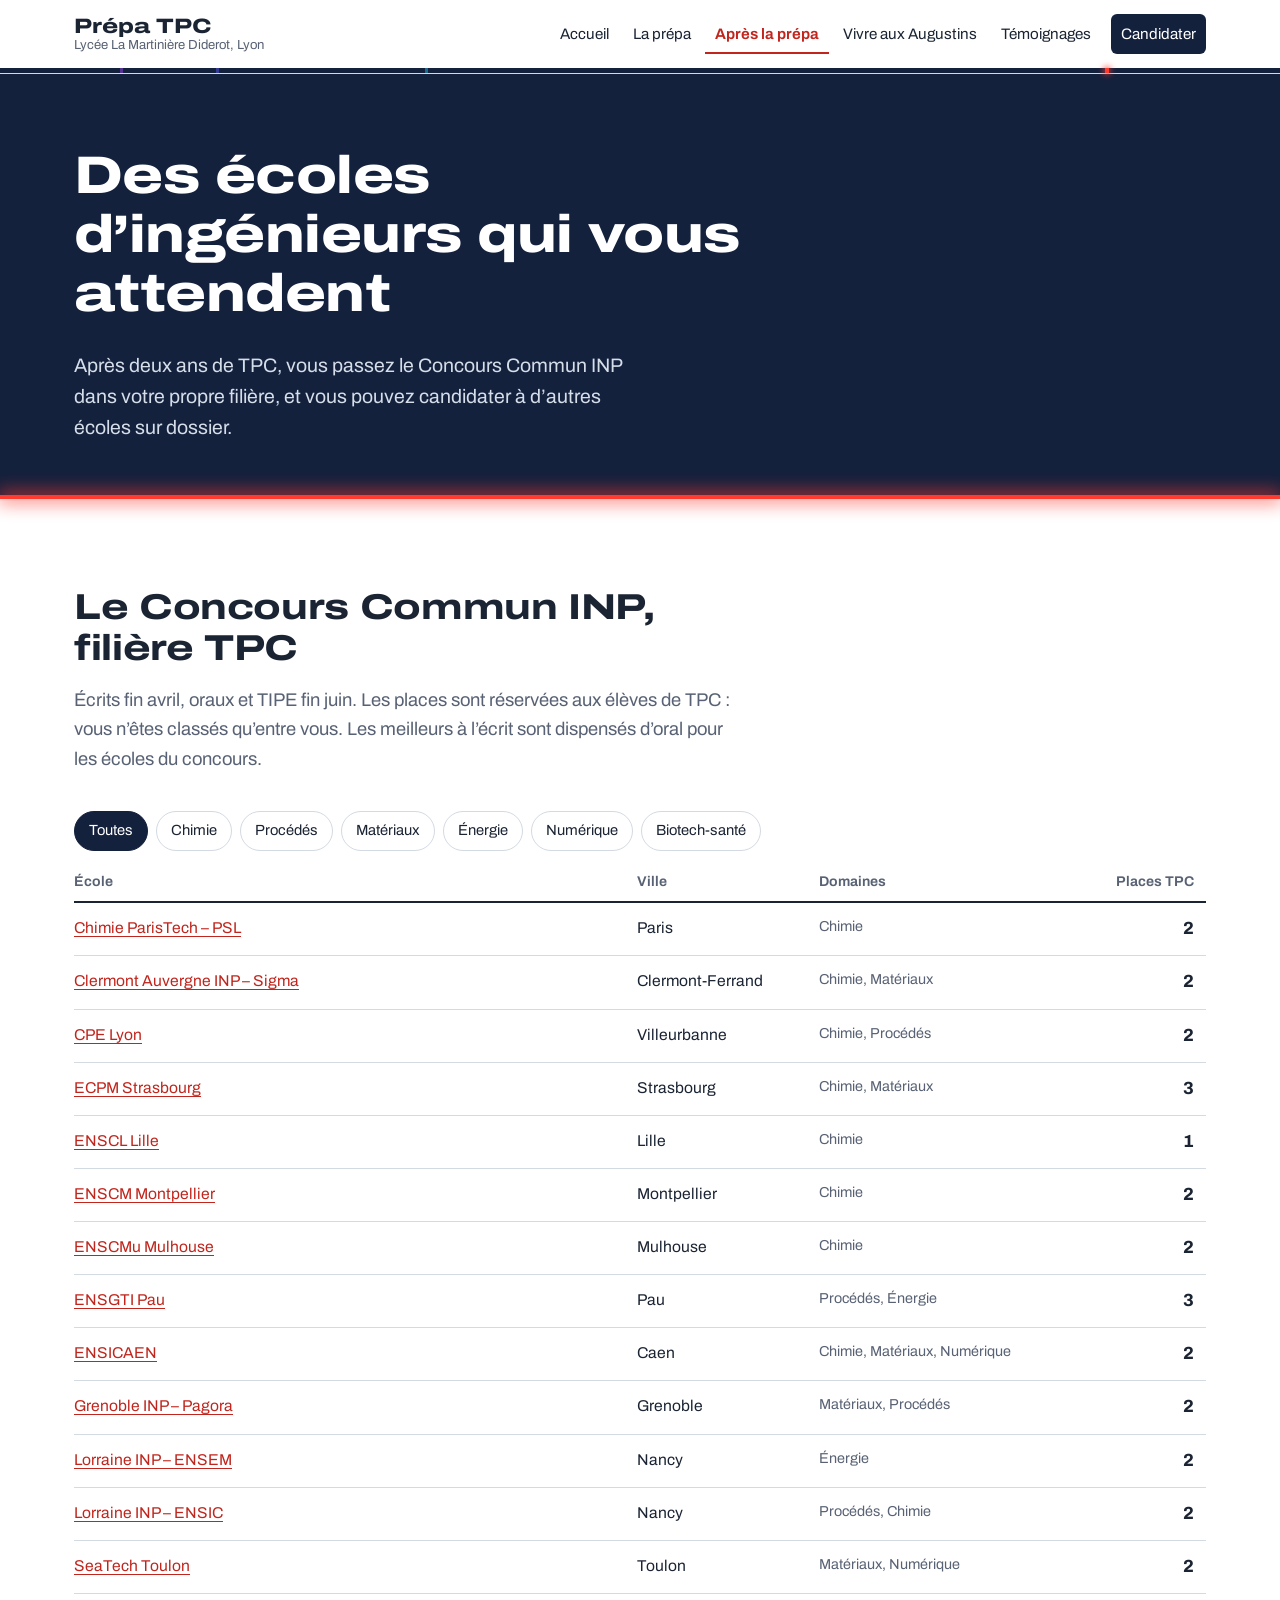
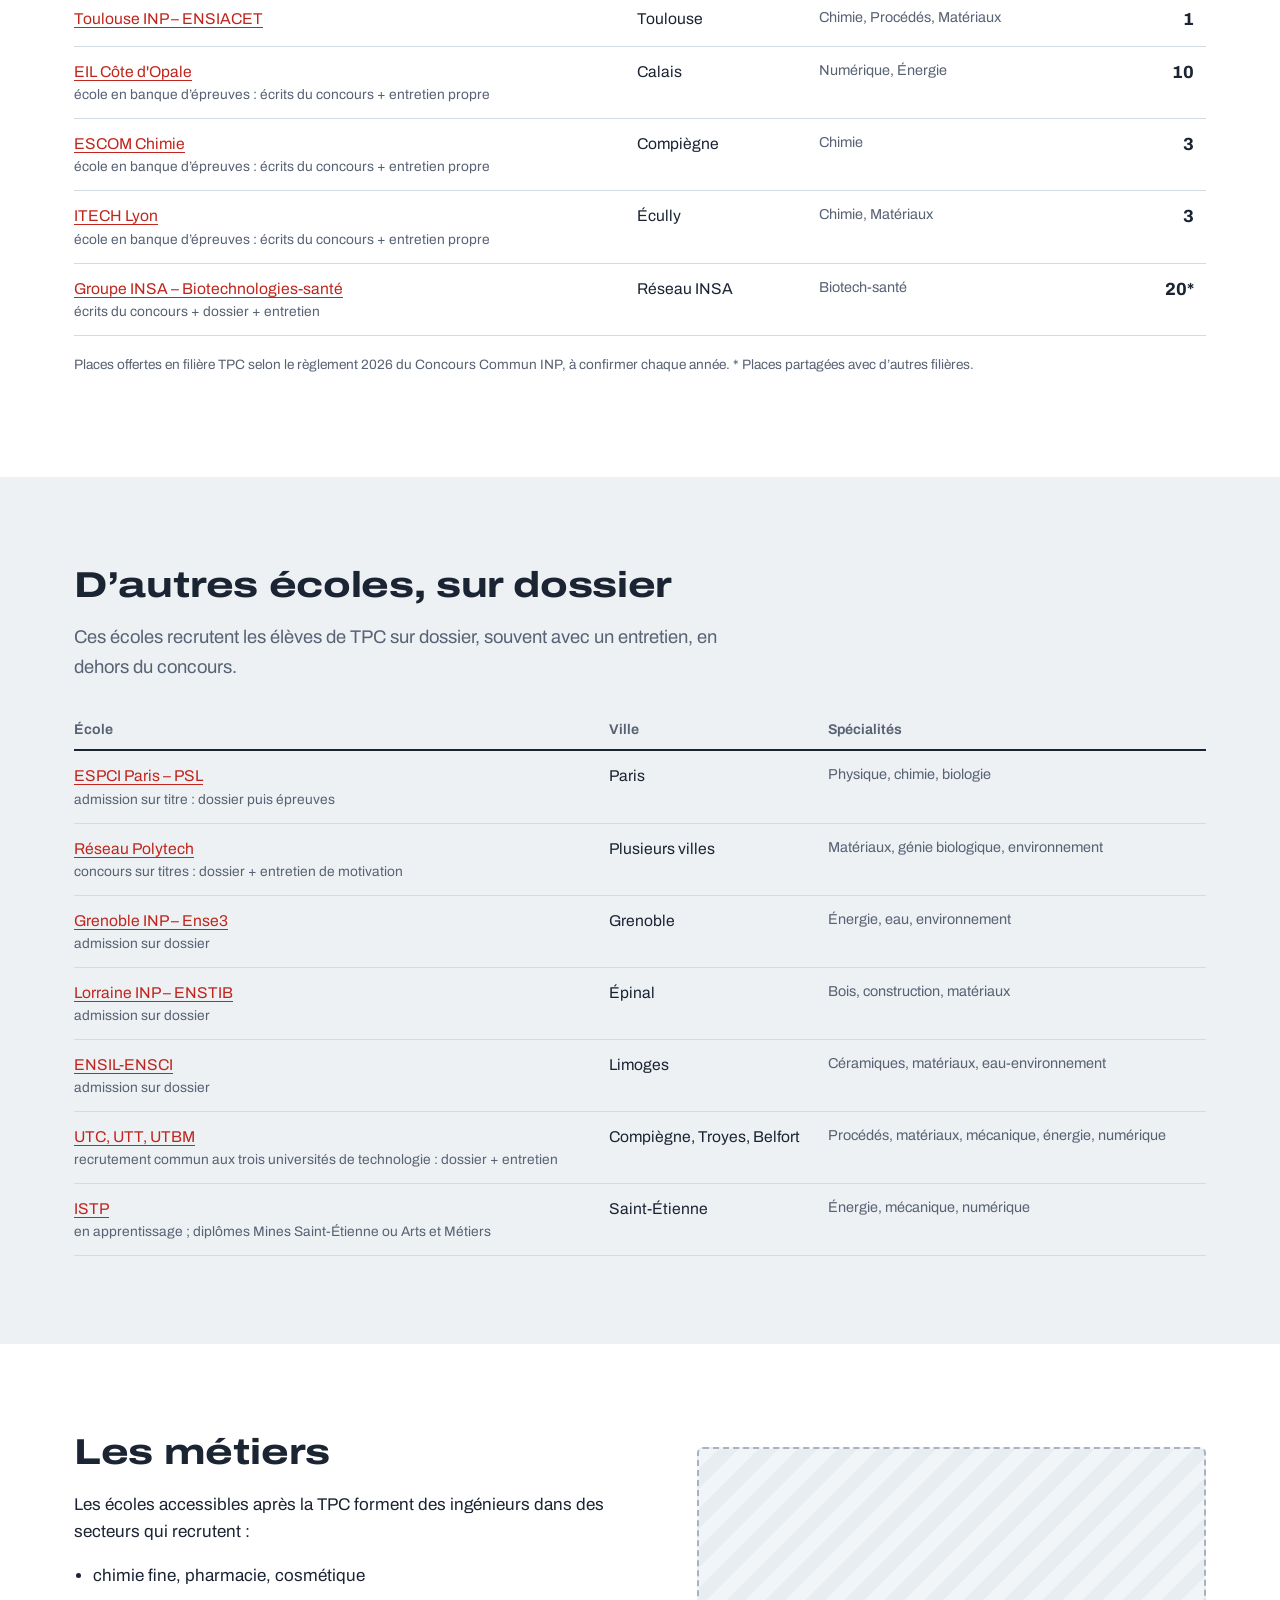
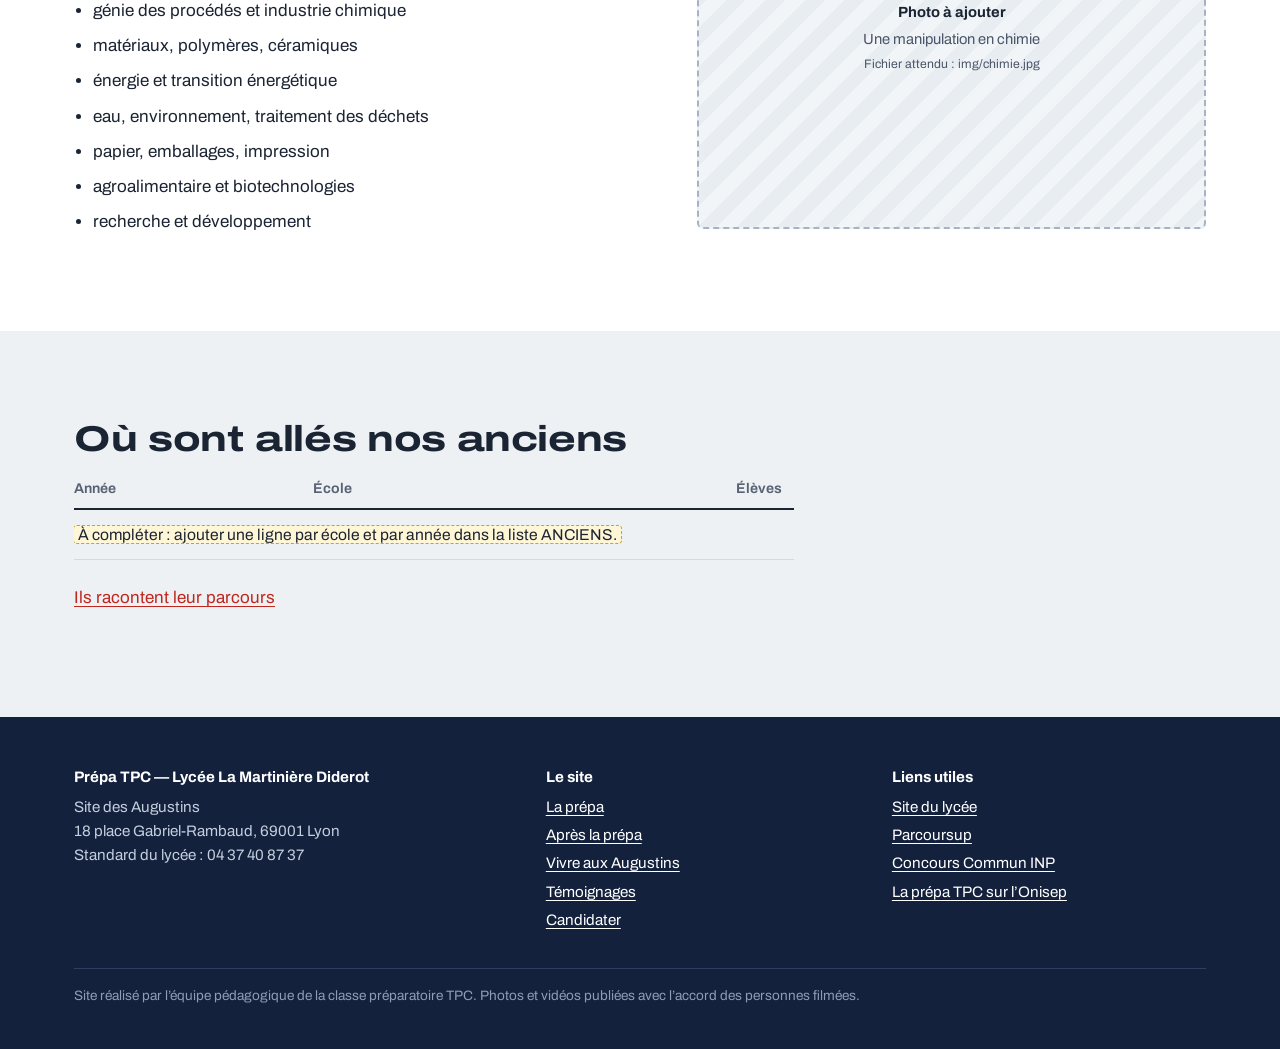
==== apres-la-prepa.html @ 6972b2b8 "Add files via upload" ====
<!DOCTYPE html>
<html lang="fr">
<head>
<meta charset="UTF-8">
<meta name="viewport" content="width=device-width, initial-scale=1">
<title>Après la prépa TPC — écoles et métiers</title>
<meta name="description" content="Les écoles d’ingénieurs accessibles après la prépa TPC : Concours Commun INP, admissions sur dossier, métiers.">
<link rel="icon" href="data:image/svg+xml,%3Csvg xmlns='http://www.w3.org/2000/svg' viewBox='0 0 32 32'%3E%3Crect width='32' height='32' rx='6' fill='%2314213D'/%3E%3Crect x='5' y='6' width='2.5' height='20' fill='%23A04DFF'/%3E%3Crect x='9' y='6' width='2.5' height='20' fill='%235B5BFF'/%3E%3Crect x='14' y='6' width='2.5' height='20' fill='%2322C6F0'/%3E%3Crect x='25' y='6' width='2.5' height='20' fill='%23FF3B30'/%3E%3C/svg%3E">
<link rel="preconnect" href="https://fonts.googleapis.com">
<link rel="preconnect" href="https://fonts.gstatic.com" crossorigin>
<link href="https://fonts.googleapis.com/css2?family=Archivo:wdth,wght@62..125,100..900&display=swap" rel="stylesheet">
<link rel="stylesheet" href="style.css">
</head>
<body class="p-apres">
<a class="skip" href="#contenu">Aller au contenu</a>
<header class="site-header">
  <div class="wrap">
    <a class="marque" href="index.html"><b>Prépa TPC</b><span>Lycée La Martinière Diderot, Lyon</span></a>
    <button class="menu-btn" type="button" aria-expanded="false" aria-controls="nav">Menu</button>
    <nav class="nav" id="nav" aria-label="Pages du site">
    <a href="index.html">Accueil</a>
    <a href="la-prepa.html">La prépa</a>
    <a href="apres-la-prepa.html" aria-current="page">Après la prépa</a>
    <a href="vivre-aux-augustins.html">Vivre aux Augustins</a>
    <a href="temoignages.html">Témoignages</a>
    <a href="candidater.html" class="cta">Candidater</a>
    </nav>
  </div>
  <div class="lisere" aria-hidden="true"><i class="r-delta"></i><i class="r-gamma"></i><i class="r-beta"></i><i class="r-alpha on"></i></div>
</header>
<main id="contenu">

<section class="page-tete">
  <div class="wrap">
    <h1>Des écoles d’ingénieurs qui vous attendent</h1>
    <p>Après deux ans de TPC, vous passez le Concours Commun INP dans votre propre filière, et vous pouvez candidater à d’autres écoles sur dossier.</p>
  </div>
</section>

<section class="section">
  <div class="wrap">
    <h2>Le Concours Commun INP, filière TPC</h2>
    <p class="intro">Écrits fin avril, oraux et TIPE fin juin. Les places sont réservées aux élèves de TPC : vous n’êtes classés qu’entre vous. Les meilleurs à l’écrit sont dispensés d’oral pour les écoles du concours.</p>
    <div class="filtres" id="filtres" aria-label="Filtrer par domaine"></div>
    <div class="table-scroll">
      <table class="ecoles">
        <thead><tr><th>École</th><th class="col-ville">Ville</th><th>Domaines</th><th class="num">Places TPC</th></tr></thead>
        <tbody id="ecoles-corps"></tbody>
      </table>
    </div>
    <p class="note-source">Places offertes en filière TPC selon le règlement 2026 du Concours Commun INP, à confirmer chaque année. * Places partagées avec d’autres filières.</p>
  </div>
</section>

<section class="section teinte">
  <div class="wrap">
    <h2>D’autres écoles, sur dossier</h2>
    <p class="intro">Ces écoles recrutent les élèves de TPC sur dossier, souvent avec un entretien, en dehors du concours.</p>
    <div class="table-scroll">
      <table class="ecoles">
        <thead><tr><th>École</th><th class="col-ville">Ville</th><th>Spécialités</th></tr></thead>
        <tbody id="dossier-corps"></tbody>
      </table>
    </div>
  </div>
</section>

<section class="section">
  <div class="wrap duo">
    <div>
      <h2>Les métiers</h2>
      <p>Les écoles accessibles après la TPC forment des ingénieurs dans des secteurs qui recrutent :</p>
      <ul class="metiers">
        <li>chimie fine, pharmacie, cosmétique</li>
        <li>génie des procédés et industrie chimique</li>
        <li>matériaux, polymères, céramiques</li>
        <li>énergie et transition énergétique</li>
        <li>eau, environnement, traitement des déchets</li>
        <li>papier, emballages, impression</li>
        <li>agroalimentaire et biotechnologies</li>
        <li>recherche et développement</li>
      </ul>
    </div>
    <figure class="photo" data-src="img/chimie.jpg" data-alt="Une manipulation en chimie"></figure>
  </div>
</section>

<section class="section teinte">
  <div class="wrap">
    <h2>Où sont allés nos anciens</h2>
    <div class="table-scroll" style="max-width:720px">
      <table class="ecoles">
        <thead><tr><th>Année</th><th>École</th><th class="num">Élèves</th></tr></thead>
        <tbody id="anciens-corps"></tbody>
      </table>
    </div>
    <p style="margin-top:24px"><a href="temoignages.html">Ils racontent leur parcours</a></p>
  </div>
</section>

<script>
/* ===== Écoles du Concours Commun INP, filière TPC (règlement 2026) =====
   domaines possibles : chimie, procedes, materiaux, energie, numerique, bio */
var DOMAINES = { chimie: 'Chimie', procedes: 'Procédés', materiaux: 'Matériaux', energie: 'Énergie', numerique: 'Numérique', bio: 'Biotech-santé' };
var ECOLES = [
  { nom: 'Chimie ParisTech – PSL', ville: 'Paris', domaines: ['chimie'], places: 2, url: 'https://www.chimieparistech.psl.eu' },
  { nom: 'Clermont Auvergne INP – Sigma', ville: 'Clermont-Ferrand', domaines: ['chimie', 'materiaux'], places: 2, url: 'https://www.clermont-auvergne-inp.fr' },
  { nom: 'CPE Lyon', ville: 'Villeurbanne', domaines: ['chimie', 'procedes'], places: 2, url: 'https://www.cpe.fr' },
  { nom: 'ECPM Strasbourg', ville: 'Strasbourg', domaines: ['chimie', 'materiaux'], places: 3, url: 'https://ecpm.unistra.fr' },
  { nom: 'ENSCL Lille', ville: 'Lille', domaines: ['chimie'], places: 1, url: 'https://www.ensc-lille.fr' },
  { nom: 'ENSCM Montpellier', ville: 'Montpellier', domaines: ['chimie'], places: 2, url: 'https://www.enscm.fr' },
  { nom: 'ENSCMu Mulhouse', ville: 'Mulhouse', domaines: ['chimie'], places: 2, url: 'https://www.enscmu.uha.fr' },
  { nom: 'ENSGTI Pau', ville: 'Pau', domaines: ['procedes', 'energie'], places: 3, url: 'https://ensgti.univ-pau.fr' },
  { nom: 'ENSICAEN', ville: 'Caen', domaines: ['chimie', 'materiaux', 'numerique'], places: 2, url: 'https://www.ensicaen.fr' },
  { nom: 'Grenoble INP – Pagora', ville: 'Grenoble', domaines: ['materiaux', 'procedes'], places: 2, url: 'https://pagora.grenoble-inp.fr' },
  { nom: 'Lorraine INP – ENSEM', ville: 'Nancy', domaines: ['energie'], places: 2, url: 'https://ensem.univ-lorraine.fr' },
  { nom: 'Lorraine INP – ENSIC', ville: 'Nancy', domaines: ['procedes', 'chimie'], places: 2, url: 'https://ensic.univ-lorraine.fr' },
  { nom: 'SeaTech Toulon', ville: 'Toulon', domaines: ['materiaux', 'numerique'], places: 2, url: 'https://seatech.univ-tln.fr' },
  { nom: 'Toulouse INP – ENSIACET', ville: 'Toulouse', domaines: ['chimie', 'procedes', 'materiaux'], places: 1, url: 'https://www.ensiacet.fr' },
  { nom: "EIL Côte d'Opale", ville: 'Calais', domaines: ['numerique', 'energie'], places: 10, url: 'https://eilco.univ-littoral.fr', remarque: 'école en banque d’épreuves : écrits du concours + entretien propre' },
  { nom: 'ESCOM Chimie', ville: 'Compiègne', domaines: ['chimie'], places: 3, url: 'https://www.escom.fr', remarque: 'école en banque d’épreuves : écrits du concours + entretien propre' },
  { nom: 'ITECH Lyon', ville: 'Écully', domaines: ['chimie', 'materiaux'], places: 3, url: 'https://www.itech.fr', remarque: 'école en banque d’épreuves : écrits du concours + entretien propre' },
  { nom: 'Groupe INSA – Biotechnologies-santé', ville: 'Réseau INSA', domaines: ['bio'], places: 20, partage: true, url: 'https://www.groupe-insa.fr', remarque: 'écrits du concours + dossier + entretien' }
];

/* ===== Écoles sur dossier ===== */
var ECOLES_DOSSIER = [
  { nom: 'ESPCI Paris – PSL', ville: 'Paris', specialites: 'Physique, chimie, biologie', url: 'https://www.espci.psl.eu', remarque: 'admission sur titre : dossier puis épreuves' },
  { nom: 'Réseau Polytech', ville: 'Plusieurs villes', specialites: 'Matériaux, génie biologique, environnement', url: 'https://www.polytech-reseau.org', remarque: 'concours sur titres : dossier + entretien de motivation' },
  { nom: 'Grenoble INP – Ense3', ville: 'Grenoble', specialites: 'Énergie, eau, environnement', url: 'https://ense3.grenoble-inp.fr', remarque: 'admission sur dossier' },
  { nom: 'Lorraine INP – ENSTIB', ville: 'Épinal', specialites: 'Bois, construction, matériaux', url: 'https://enstib.univ-lorraine.fr', remarque: 'admission sur dossier' },
  { nom: 'ENSIL-ENSCI', ville: 'Limoges', specialites: 'Céramiques, matériaux, eau-environnement', url: 'https://www.ensil-ensci.unilim.fr', remarque: 'admission sur dossier' },
  { nom: 'UTC, UTT, UTBM', ville: 'Compiègne, Troyes, Belfort', specialites: 'Procédés, matériaux, mécanique, énergie, numérique', url: 'https://www.utc.fr', remarque: 'recrutement commun aux trois universités de technologie : dossier + entretien' },
  { nom: 'ISTP', ville: 'Saint-Étienne', specialites: 'Énergie, mécanique, numérique', url: 'https://www.istp-france.com', remarque: 'en apprentissage ; diplômes Mines Saint-Étienne ou Arts et Métiers' }
];

/* ===== Où sont allés nos anciens : une ligne par école et par année =====
   Exemple : { annee: 2025, ecole: 'CPE Lyon', nombre: 2 }, */
var ANCIENS = [
];
</script>
</main>

<footer class="site-footer">
  <div class="wrap">
    <div class="cols">
      <div>
        <b>Prépa TPC — Lycée La Martinière Diderot</b>
        Site des Augustins<br>
        18 place Gabriel-Rambaud, 69001 Lyon<br>
        Standard du lycée : 04 37 40 87 37
      </div>
      <div>
        <b>Le site</b>
        <ul>
          <li><a href="la-prepa.html">La prépa</a></li>
          <li><a href="apres-la-prepa.html">Après la prépa</a></li>
          <li><a href="vivre-aux-augustins.html">Vivre aux Augustins</a></li>
          <li><a href="temoignages.html">Témoignages</a></li>
          <li><a href="candidater.html">Candidater</a></li>
        </ul>
      </div>
      <div>
        <b>Liens utiles</b>
        <ul>
          <li><a href="https://www.lamartinierediderot.fr" target="_blank" rel="noopener">Site du lycée</a></li>
          <li><a href="https://www.parcoursup.gouv.fr" target="_blank" rel="noopener">Parcoursup</a></li>
          <li><a href="https://www.concours-commun-inp.fr" target="_blank" rel="noopener">Concours Commun INP</a></li>
          <li><a href="https://www.onisep.fr/formation/apres-le-bac-les-etudes-superieures/les-principales-filieres-d-etudes-superieures/les-classes-preparatoires-aux-grandes-ecoles-cpge/les-prepas-scientifiques/la-prepa-tpc-technologie-physique-et-chimie" target="_blank" rel="noopener">La prépa TPC sur l’Onisep</a></li>
        </ul>
      </div>
    </div>
    <p class="bas">Site réalisé par l’équipe pédagogique de la classe préparatoire TPC. Photos et vidéos publiées avec l’accord des personnes filmées.</p>
  </div>
</footer>
<script src="site.js"></script>
</body>
</html>
---- style.css ----
/* =========================================================
   Prépa TPC — Lycée La Martinière Diderot, site des Augustins
   Principe graphique : le spectre de l'hydrogène (série de Balmer).
   Chaque page reprend une des quatre raies comme couleur d'accent.
   ========================================================= */

:root {
  /* Encre et fonds */
  --nuit: #14213D;          /* bleu nuit, la Saône le soir */
  --nuit-2: #1D2E52;
  --encre: #1B2433;         /* texte courant */
  --gris: #586274;          /* texte secondaire */
  --fond: #FFFFFF;
  --fond-2: #EDF1F4;        /* bandeaux clairs */
  --trait: #D3DAE2;

  /* Raies de Balmer (couleurs « lumineuses », utilisées sur fond sombre) */
  --h-alpha: #FF3B30;       /* 656 nm */
  --h-beta: #22C6F0;        /* 486 nm */
  --h-gamma: #5B5BFF;       /* 434 nm */
  --h-delta: #A04DFF;       /* 410 nm */

  /* Leur version foncée, lisible sur fond blanc */
  --alpha-ink: #C0261D;
  --beta-ink: #0A6F8F;
  --gamma-ink: #3A3AD0;
  --delta-ink: #7A2FCF;

  --accent: var(--beta-ink);     /* redéfini par page */
  --accent-lum: var(--h-beta);

  --mesure: 68ch;
  --large: 1180px;
  --r: 6px;
}

body.p-prepa { --accent: var(--beta-ink); --accent-lum: var(--h-beta); }
body.p-apres { --accent: var(--alpha-ink); --accent-lum: var(--h-alpha); }
body.p-lyon { --accent: var(--gamma-ink); --accent-lum: var(--h-gamma); }
body.p-temoins { --accent: var(--delta-ink); --accent-lum: var(--h-delta); }
body.p-candidater { --accent: var(--alpha-ink); --accent-lum: var(--h-alpha); }

*, *::before, *::after { box-sizing: border-box; }
html { -webkit-text-size-adjust: 100%; scroll-behavior: smooth; }
@media (prefers-reduced-motion: reduce) { html { scroll-behavior: auto; } }

body {
  margin: 0;
  background: var(--fond);
  color: var(--encre);
  font-family: 'Archivo', system-ui, sans-serif;
  font-variation-settings: 'wdth' 100;
  font-size: 1.0625rem;
  line-height: 1.6;
}
img { max-width: 100%; display: block; }
a { color: var(--accent); text-underline-offset: 0.18em; }
a:hover { text-decoration-thickness: 2px; }
:focus-visible { outline: 3px solid var(--accent); outline-offset: 3px; border-radius: 2px; }

/* Titres : Archivo élargi, c'est la signature typographique */
h1, h2, h3 { font-stretch: 125%; font-variation-settings: 'wdth' 125; line-height: 1.12; margin: 0 0 0.5em; letter-spacing: -0.01em; }
h1 { font-size: clamp(2.1rem, 5.4vw, 4rem); font-weight: 800; }
h2 { font-size: clamp(1.55rem, 3vw, 2.25rem); font-weight: 750; }
h3 { font-size: 1.2rem; font-weight: 700; font-stretch: 112%; font-variation-settings: 'wdth' 112; }
p { margin: 0 0 1em; }

.wrap { max-width: var(--large); margin: 0 auto; padding: 0 24px; }
.mesure { max-width: var(--mesure); }
.skip { position: absolute; left: -999px; top: 8px; background: var(--nuit); color: #fff; padding: 8px 12px; z-index: 50; }
.skip:focus { left: 8px; }

/* ---------------- En-tête ---------------- */
.site-header { position: sticky; top: 0; z-index: 20; background: var(--fond); border-bottom: 1px solid var(--trait); }
.site-header .wrap { display: flex; align-items: center; justify-content: space-between; gap: 16px; min-height: 68px; }
.marque { display: flex; flex-direction: column; text-decoration: none; color: var(--encre); line-height: 1.1; }
.marque b { font-size: 1.3rem; font-weight: 800; font-stretch: 125%; font-variation-settings: 'wdth' 125; }
.marque span { font-size: 0.82rem; color: var(--gris); }

.nav { display: flex; align-items: center; gap: 4px; }
.nav a { color: var(--encre); text-decoration: none; padding: 8px 10px; border-radius: var(--r); font-size: 0.95rem; }
.nav a:hover { background: var(--fond-2); }
.nav a[aria-current="page"] { color: var(--accent); font-weight: 650; box-shadow: inset 0 -2px 0 var(--accent); border-radius: 0; }
.nav a.cta { background: var(--nuit); color: #fff; margin-left: 6px; border-radius: var(--r); box-shadow: none; }
.nav a.cta:hover { background: var(--nuit-2); }
.nav a.cta[aria-current="page"] { color: #fff; }
.menu-btn { display: none; background: none; border: 1px solid var(--trait); border-radius: var(--r); padding: 8px 12px; font: inherit; color: var(--encre); cursor: pointer; }

/* Le liseré spectral sous l'en-tête : la raie de la page courante s'allume */
.lisere { position: relative; height: 5px; background: var(--nuit); }
.lisere i { position: absolute; top: 0; bottom: 0; width: 3px; opacity: 0.45; }
.lisere i.on { opacity: 1; width: 4px; box-shadow: 0 0 6px 1px currentColor; }

@media (max-width: 900px) {
  .menu-btn { display: inline-block; }
  .nav { display: none; position: absolute; top: 100%; left: 0; right: 0; flex-direction: column; align-items: stretch;
         background: var(--fond); border-bottom: 1px solid var(--trait); padding: 8px 16px 16px; }
  .nav.open { display: flex; }
  .nav a { padding: 12px 8px; }
  .nav a[aria-current="page"] { box-shadow: inset 3px 0 0 var(--accent); padding-left: 14px; }
  .nav a.cta { margin: 8px 0 0; text-align: center; }
}

/* Positions des raies : λ de 380 à 700 nm sur la largeur */
.r-delta { left: 9.4%; color: var(--h-delta); background: var(--h-delta); }   /* 410,2 nm */
.r-gamma { left: 16.9%; color: var(--h-gamma); background: var(--h-gamma); }  /* 434,0 nm */
.r-beta  { left: 33.2%; color: var(--h-beta); background: var(--h-beta); }    /* 486,1 nm */
.r-alpha { left: 86.3%; color: var(--h-alpha); background: var(--h-alpha); }  /* 656,3 nm */

/* ---------------- Héros d'accueil ---------------- */
.hero { background: var(--nuit); color: #fff; padding: clamp(48px, 9vw, 110px) 0 0; overflow: hidden; }
.hero h1 { max-width: 15ch; }
.hero .chapo { font-size: clamp(1.1rem, 2vw, 1.3rem); max-width: 46ch; color: #D6DEEA; margin-bottom: 1.6em; }
.boutons { display: flex; flex-wrap: wrap; gap: 12px; }
.btn { display: inline-block; padding: 13px 22px; border-radius: var(--r); text-decoration: none; font-weight: 650; font-size: 1rem; }
.btn-plein { background: #fff; color: var(--nuit); }
.btn-plein:hover { background: #E6ECF3; }
.btn-creux { border: 1.5px solid rgba(255,255,255,0.55); color: #fff; }
.btn-creux:hover { border-color: #fff; }
.btn-nuit { background: var(--nuit); color: #fff; }
.btn-nuit:hover { background: var(--nuit-2); }

.spectre { margin-top: clamp(48px, 7vw, 84px); }
.spectre .bande { position: relative; height: 92px; background: #0B1428; border-top: 1px solid #2A3A60; border-bottom: 1px solid #2A3A60; }
.spectre .bande i { position: absolute; top: 0; bottom: 0; width: 4px; box-shadow: 0 0 14px 3px currentColor, 0 0 40px 6px currentColor; }
.spectre .axe { position: relative; height: 34px; font-size: 0.78rem; color: #8A99B4; }
.spectre .axe span { position: absolute; top: 6px; transform: translateX(-50%); white-space: nowrap; }
.spectre .axe span::before { content: ''; position: absolute; left: 50%; top: -6px; height: 5px; border-left: 1px solid #5B6B8A; }
.spectre figcaption { font-size: 0.88rem; color: #A9B6CC; padding: 4px 0 28px; }
@media (prefers-reduced-motion: no-preference) {
  .spectre .bande i { opacity: 0; animation: allume 0.9s ease-out forwards; }
  .spectre .bande .r-alpha { animation-delay: 0.3s; }
  .spectre .bande .r-beta { animation-delay: 0.75s; }
  .spectre .bande .r-gamma { animation-delay: 1.2s; }
  .spectre .bande .r-delta { animation-delay: 1.65s; }
  @keyframes allume { 0% { opacity: 0; } 35% { opacity: 1; filter: brightness(1.6); } 100% { opacity: 1; filter: none; } }
}

/* ---------------- En-tête de page intérieure ---------------- */
.page-tete { background: var(--nuit); color: #fff; padding: clamp(40px, 6vw, 72px) 0 clamp(32px, 5vw, 56px); position: relative; }
.page-tete::after { content: ''; position: absolute; left: 0; right: 0; bottom: 0; height: 4px; background: var(--accent-lum); box-shadow: 0 0 18px 2px var(--accent-lum); }
.page-tete h1 { font-size: clamp(2rem, 4.6vw, 3.3rem); max-width: 18ch; }
.page-tete p { color: #D6DEEA; font-size: clamp(1.05rem, 1.8vw, 1.22rem); max-width: 52ch; margin: 0; }

/* ---------------- Sections ---------------- */
.section { padding: clamp(48px, 7vw, 88px) 0; }
.section.teinte { background: var(--fond-2); }
.section > .wrap > h2 { max-width: 24ch; }
.intro { font-size: 1.15rem; color: var(--gris); max-width: 60ch; margin-bottom: 2em; }

/* Raisons : liste éditoriale, pas de cartes */
.raisons { list-style: none; margin: 0; padding: 0; display: grid; grid-template-columns: repeat(2, minmax(0, 1fr)); gap: 0 56px; }
.raisons li { padding: 26px 0 26px 22px; border-top: 1px solid var(--trait); position: relative; }
.raisons li::before { content: ''; position: absolute; left: 0; top: 32px; width: 4px; height: 26px; background: var(--accent); }
.raisons h3 { margin-bottom: 0.35em; }
.raisons p { margin: 0; color: var(--gris); }
@media (max-width: 760px) { .raisons { grid-template-columns: 1fr; } }

/* Chiffres repères */
.reperes { display: grid; grid-template-columns: repeat(4, minmax(0, 1fr)); border-top: 2px solid var(--encre); }
.reperes div { padding: 20px 20px 4px 0; }
.reperes b { display: block; font-size: clamp(2rem, 4vw, 2.9rem); font-weight: 800; font-stretch: 125%; font-variation-settings: 'wdth' 125; line-height: 1.05; color: var(--encre); }
.reperes span { display: block; color: var(--gris); font-size: 0.95rem; margin-top: 6px; max-width: 22ch; }
@media (max-width: 760px) { .reperes { grid-template-columns: repeat(2, minmax(0, 1fr)); } }
.note-source { font-size: 0.85rem; color: var(--gris); margin-top: 18px; }

/* Deux colonnes texte + image */
.duo { display: grid; grid-template-columns: minmax(0, 1.1fr) minmax(0, 1fr); gap: clamp(28px, 5vw, 64px); align-items: center; }
.duo.inverse > :first-child { order: 2; }
@media (max-width: 860px) { .duo { grid-template-columns: 1fr; } .duo.inverse > :first-child { order: 0; } }

/* Photos : un emplacement s'affiche tant que le fichier n'existe pas dans img/ */
.photo { margin: 0; position: relative; border-radius: var(--r); overflow: hidden; background: var(--fond-2); aspect-ratio: 4 / 3; }
.photo.large { aspect-ratio: 16 / 7; }
.photo.portrait { aspect-ratio: 3 / 4; }
.photo img { width: 100%; height: 100%; object-fit: cover; }
.photo.manque { border: 2px dashed #A7B3C2; display: flex; align-items: center; justify-content: center; text-align: center; padding: 20px;
  background: repeating-linear-gradient(135deg, #F2F5F8 0 14px, #E8EDF2 14px 28px); }
.photo.manque .etiquette { font-size: 0.92rem; color: #4A5568; max-width: 30ch; }
.photo.manque .etiquette b { display: block; color: var(--encre); margin-bottom: 4px; }
.photo figcaption { position: absolute; left: 0; right: 0; bottom: 0; padding: 10px 14px; font-size: 0.85rem; color: #fff;
  background: linear-gradient(transparent, rgba(10, 18, 36, 0.75)); }
.photo.manque figcaption { display: none; }
.photos-3 { display: grid; grid-template-columns: repeat(3, minmax(0, 1fr)); gap: 16px; }
@media (max-width: 760px) { .photos-3 { grid-template-columns: 1fr; } }

/* Citation */
.citation { margin: 0; padding: 8px 0 8px 28px; border-left: 4px solid var(--accent); max-width: 60ch; }
.citation p { font-size: clamp(1.25rem, 2.4vw, 1.6rem); line-height: 1.4; font-weight: 500; margin-bottom: 0.6em; }
.citation footer { color: var(--gris); font-size: 0.95rem; }

/* Étapes (vraie séquence : calendrier Parcoursup) */
.etapes { list-style: none; margin: 0; padding: 0; counter-reset: e; display: grid; grid-template-columns: repeat(4, minmax(0, 1fr)); gap: 0; }
.etapes li { counter-increment: e; padding: 0 20px 0 0; position: relative; }
.etapes li::before { content: counter(e); display: flex; align-items: center; justify-content: center; width: 38px; height: 38px; border-radius: 50%;
  background: var(--nuit); color: #fff; font-weight: 700; margin-bottom: 14px; position: relative; z-index: 1; }
.etapes li::after { content: ''; position: absolute; top: 19px; left: 38px; right: 0; border-top: 2px solid var(--trait); }
.etapes li:last-child::after { display: none; }
.etapes b { display: block; font-size: 1.05rem; }
.etapes .date { display: block; color: var(--accent); font-weight: 650; margin: 2px 0 6px; }
.etapes p { color: var(--gris); font-size: 0.95rem; margin: 0; }
@media (max-width: 860px) {
  .etapes { grid-template-columns: 1fr; gap: 22px; }
  .etapes li { padding: 0 0 0 56px; }
  .etapes li::before { position: absolute; left: 0; top: 0; }
  .etapes li::after { top: 38px; left: 19px; right: auto; bottom: -22px; border-top: 0; border-left: 2px solid var(--trait); }
}

/* Bandeau d'appel */
.appel { background: var(--nuit); color: #fff; padding: clamp(40px, 6vw, 72px) 0; }
.appel h2 { color: #fff; }
.appel p { color: #D6DEEA; max-width: 56ch; }
.appel .etapes li::before { background: #fff; color: var(--nuit); }
.appel .etapes li::after { border-color: #3A4B70; }
.appel .etapes .date { color: var(--accent-lum); }
.appel .etapes p { color: #C4CEDD; }

/* Lexique de la semaine en prépa */
.lexique { display: grid; grid-template-columns: repeat(auto-fit, minmax(260px, 1fr)); gap: 0 40px; margin: 0; }
.lexique div { border-top: 1px solid var(--trait); padding: 18px 0; }
.lexique dt { font-weight: 750; font-size: 1.15rem; font-stretch: 112%; font-variation-settings: 'wdth' 112; }
.lexique dd { margin: 4px 0 0; color: var(--gris); }

/* Matières */
.matieres { width: 100%; border-collapse: collapse; }
.matieres th, .matieres td { text-align: left; padding: 14px 16px 14px 0; border-top: 1px solid var(--trait); vertical-align: top; }
.matieres th { width: 30%; font-weight: 700; }
.matieres td { color: var(--gris); }
@media (max-width: 640px) { .matieres th, .matieres td { display: block; width: auto; padding: 4px 0; } .matieres th { padding-top: 16px; } .matieres td { border-top: 0; } }

/* FAQ */
.faq { max-width: 74ch; }
.faq details { border-top: 1px solid var(--trait); }
.faq details:last-child { border-bottom: 1px solid var(--trait); }
.faq summary { cursor: pointer; padding: 18px 36px 18px 0; font-weight: 650; font-size: 1.08rem; list-style: none; position: relative; }
.faq summary::-webkit-details-marker { display: none; }
.faq summary::after { content: '+'; position: absolute; right: 6px; top: 14px; font-size: 1.5rem; font-weight: 400; color: var(--accent); }
.faq details[open] summary::after { content: '–'; }
.faq details > div { padding: 0 0 18px; color: var(--gris); }

/* Écoles */
.filtres { display: flex; flex-wrap: wrap; gap: 8px; margin: 0 0 20px; }
.filtres button { font: inherit; font-size: 0.92rem; padding: 7px 14px; border-radius: 999px; border: 1px solid var(--trait); background: #fff; color: var(--encre); cursor: pointer; }
.filtres button[aria-pressed="true"] { background: var(--nuit); border-color: var(--nuit); color: #fff; }
.ecoles { width: 100%; border-collapse: collapse; font-size: 0.98rem; }
.ecoles th { text-align: left; font-weight: 650; color: var(--gris); font-size: 0.88rem; padding: 0 12px 8px 0; border-bottom: 2px solid var(--encre); }
.ecoles td { padding: 12px 12px 12px 0; border-bottom: 1px solid var(--trait); vertical-align: top; }
.ecoles td.num { text-align: right; font-weight: 750; font-size: 1.1rem; white-space: nowrap; }
.ecoles th.num { text-align: right; }
.ecoles .dom { color: var(--gris); font-size: 0.9rem; }
.ecoles .rq { display: block; color: var(--gris); font-size: 0.86rem; }
@media (max-width: 640px) { .ecoles .col-ville { display: none; } }
.table-scroll { overflow-x: auto; }

.metiers { columns: 2 280px; column-gap: 40px; padding-left: 1.1em; margin: 0; }
.metiers li { margin-bottom: 8px; break-inside: avoid; }

/* Témoignages */
.videos { display: grid; grid-template-columns: repeat(auto-fit, minmax(300px, 1fr)); gap: 28px; }
.video { margin: 0; }
.video .ecran { position: relative; aspect-ratio: 16 / 9; border-radius: var(--r); overflow: hidden; background: var(--nuit); }
.video .ecran button { all: unset; cursor: pointer; position: absolute; inset: 0; display: flex; align-items: center; justify-content: center; }
.video .ecran button:focus-visible { outline: 3px solid var(--accent-lum); outline-offset: -3px; }
.video .ecran img { position: absolute; inset: 0; width: 100%; height: 100%; object-fit: cover; }
.video .lecture { position: relative; width: 68px; height: 68px; border-radius: 50%; background: rgba(255,255,255,0.92); display: flex; align-items: center; justify-content: center; }
.video .lecture::before { content: ''; margin-left: 6px; border-left: 20px solid var(--nuit); border-top: 12px solid transparent; border-bottom: 12px solid transparent; }
.video iframe { position: absolute; inset: 0; width: 100%; height: 100%; border: 0; }
.video .ecran.manque { border: 2px dashed #A7B3C2; background: repeating-linear-gradient(135deg, #F2F5F8 0 14px, #E8EDF2 14px 28px);
  display: flex; align-items: center; justify-content: center; text-align: center; color: #4A5568; padding: 16px; font-size: 0.92rem; }
.video figcaption { padding-top: 12px; }
.video figcaption b { display: block; font-size: 1.05rem; }
.video figcaption span { color: var(--gris); font-size: 0.95rem; }

.paroles { display: grid; grid-template-columns: repeat(auto-fit, minmax(320px, 1fr)); gap: 44px 56px; }
.parole { margin: 0; }
.parole blockquote { margin: 0 0 14px; font-size: 1.12rem; line-height: 1.55; }
.parole blockquote::before { content: '«\00a0'; color: var(--accent); font-weight: 800; }
.parole blockquote::after { content: '\00a0»'; color: var(--accent); font-weight: 800; }
.parole figcaption { display: flex; align-items: center; gap: 12px; }
.parole .avatar { width: 48px; height: 48px; border-radius: 50%; object-fit: cover; background: var(--fond-2); flex: none; }
.parole figcaption b { display: block; }
.parole figcaption span { color: var(--gris); font-size: 0.92rem; }
.a-completer { background: #FFF6D6; outline: 1px dashed #C9A227; padding: 0 4px; border-radius: 3px; }

/* Infos pratiques */
.infos { display: grid; grid-template-columns: repeat(auto-fit, minmax(250px, 1fr)); gap: 0 40px; }
.infos div { border-top: 2px solid var(--encre); padding: 16px 0 24px; }
.infos h3 { margin-bottom: 0.4em; }
.infos p { color: var(--gris); margin: 0 0 0.5em; }

/* ---------------- Pied de page ---------------- */
.site-footer { background: var(--nuit); color: #C4CEDD; padding: 48px 0 28px; font-size: 0.95rem; }
.site-footer a { color: #fff; }
.site-footer .cols { display: grid; grid-template-columns: 1.4fr 1fr 1fr; gap: 32px; }
.site-footer b { color: #fff; display: block; margin-bottom: 6px; }
.site-footer ul { list-style: none; margin: 0; padding: 0; }
.site-footer li { margin-bottom: 4px; }
.site-footer .bas { margin-top: 32px; padding-top: 16px; border-top: 1px solid #2E3F63; font-size: 0.85rem; color: #8F9CB3; }
@media (max-width: 760px) { .site-footer .cols { grid-template-columns: 1fr; } }
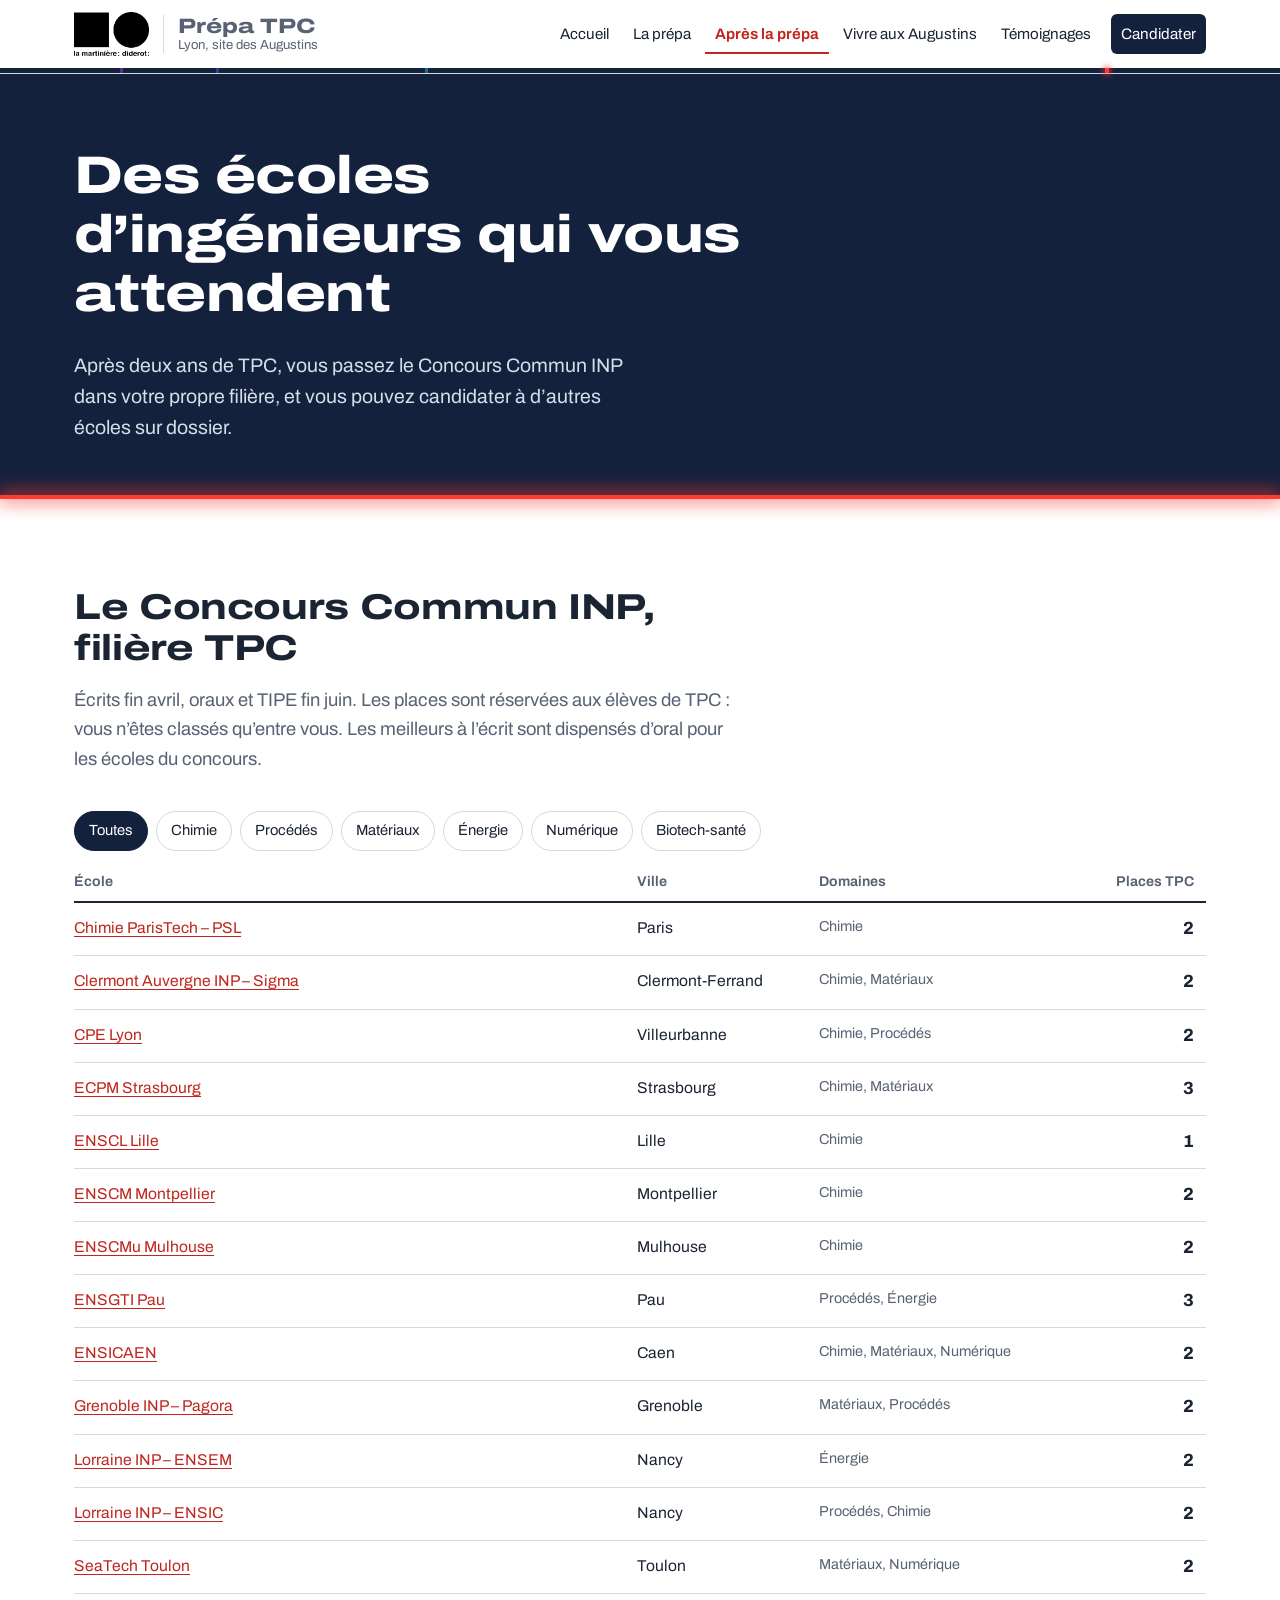
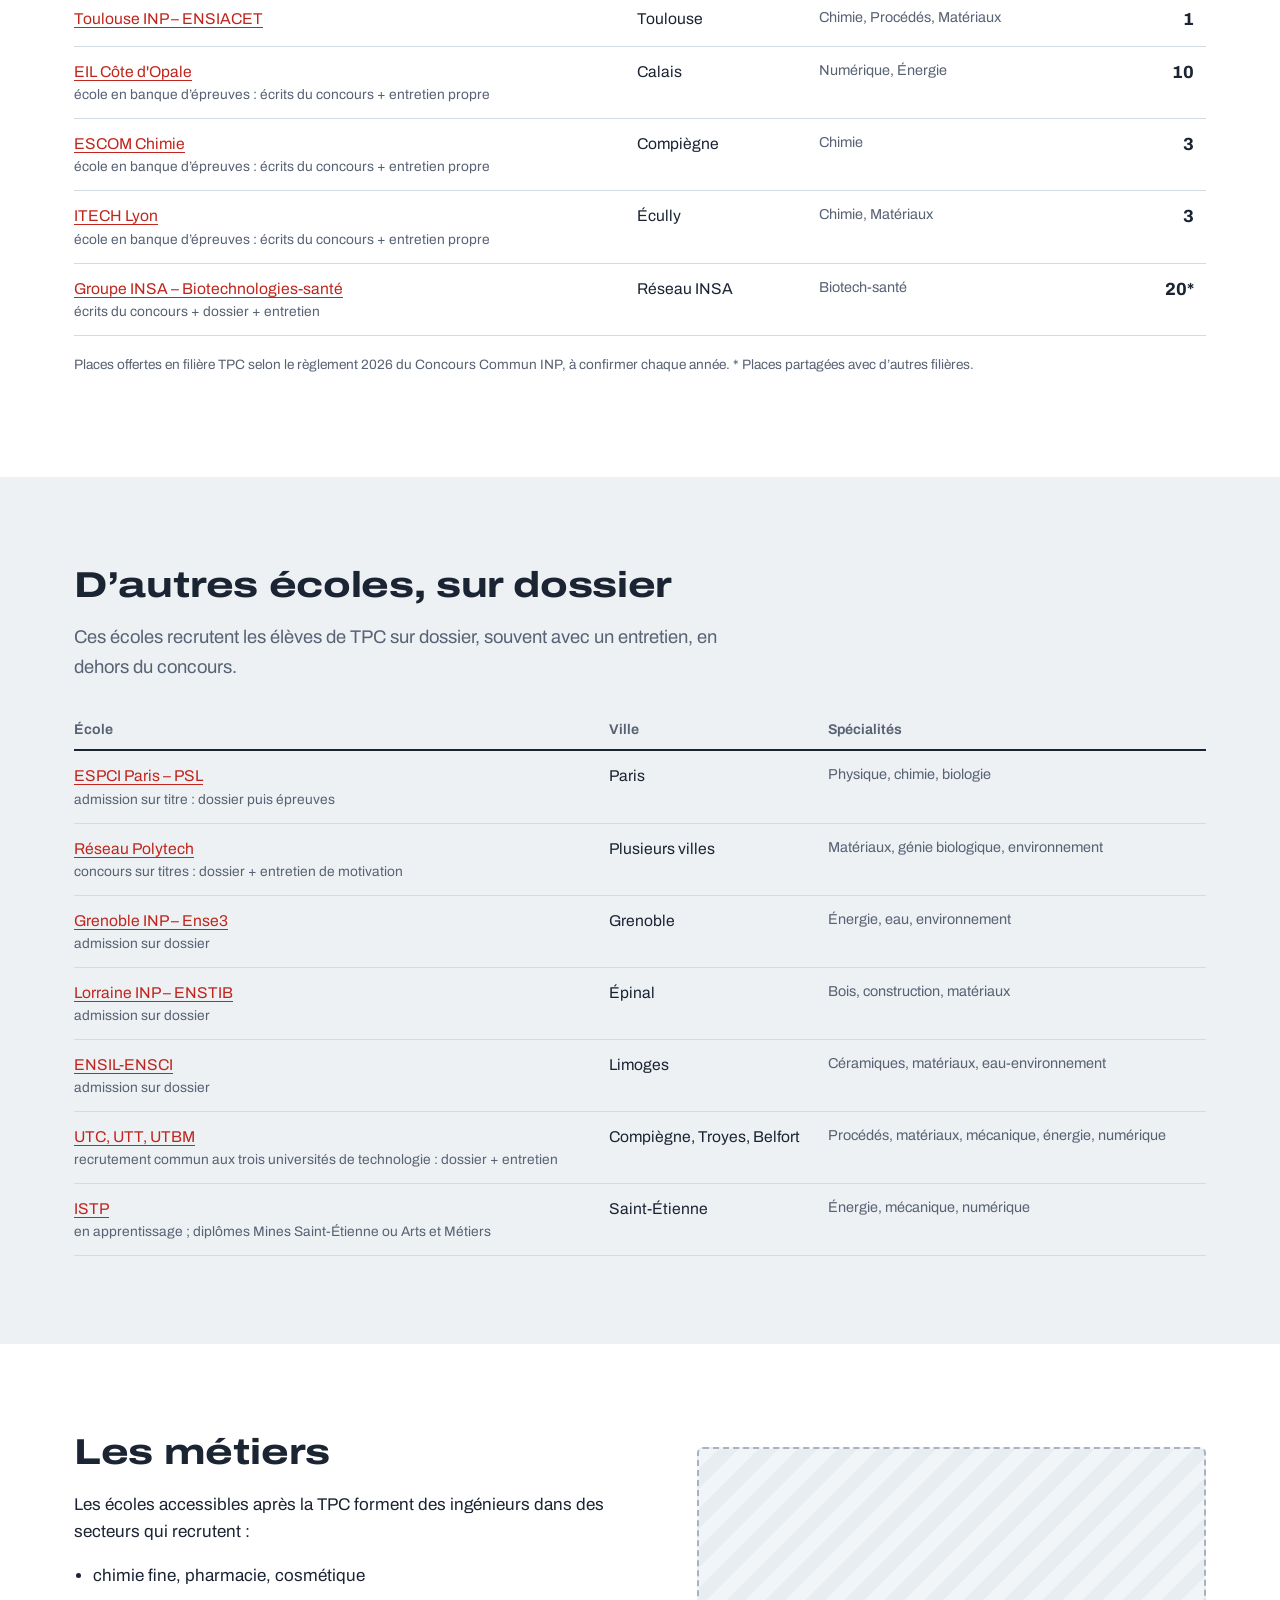
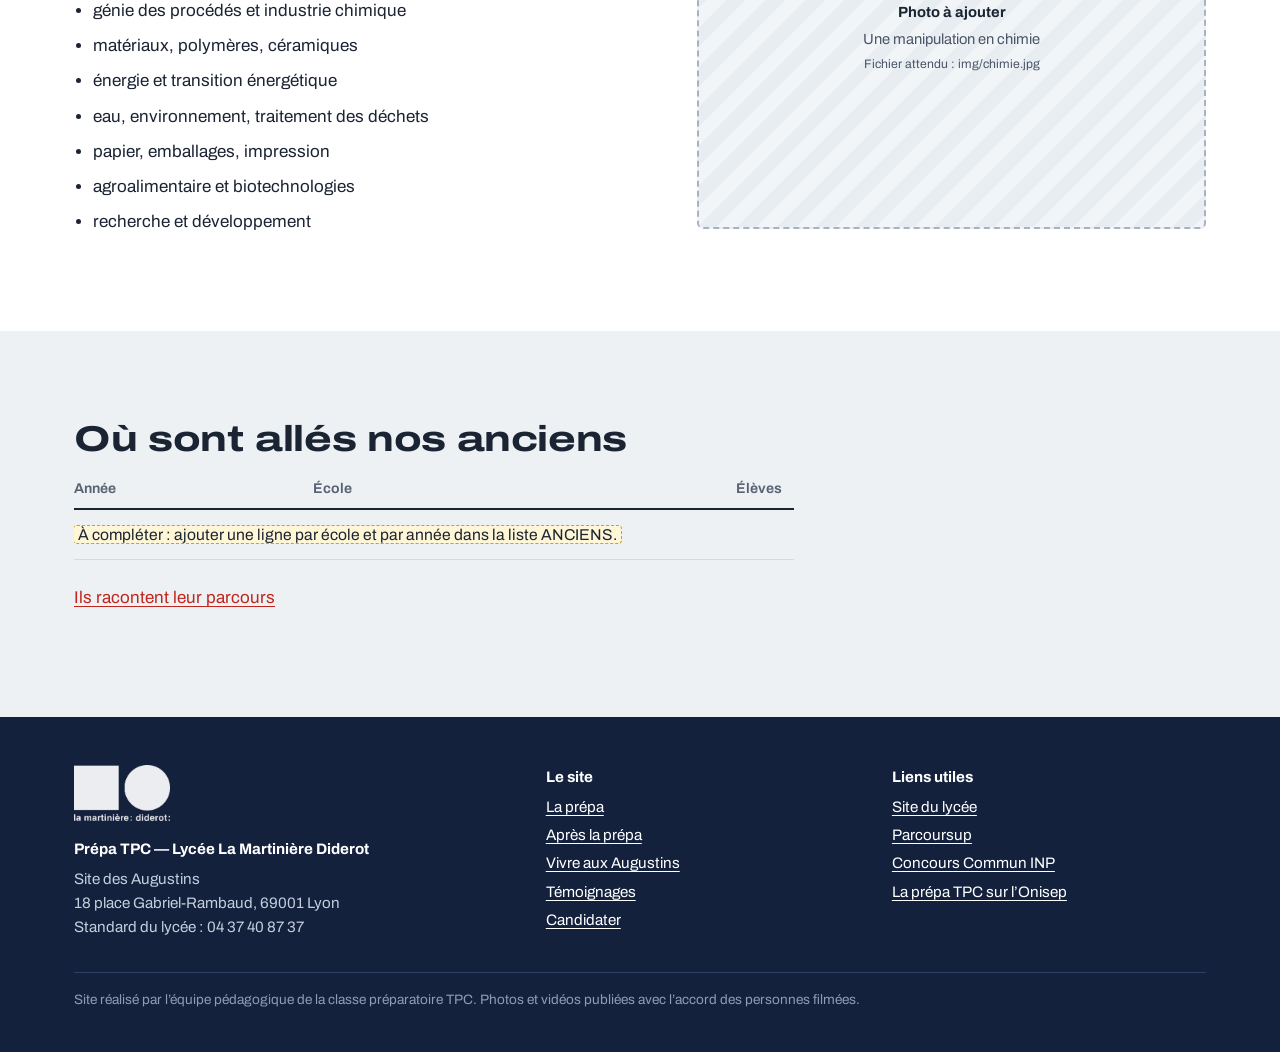
==== commit d1a5140b: "Add files via upload" ====
--- a/apres-la-prepa.html
+++ b/apres-la-prepa.html
@@ -15,7 +15,7 @@
 <a class="skip" href="#contenu">Aller au contenu</a>
 <header class="site-header">
   <div class="wrap">
-    <a class="marque" href="index.html"><b>Prépa TPC</b><span>Lycée La Martinière Diderot, Lyon</span></a>
+    <a class="marque" href="index.html"><img class="logo" src="img/logo-martiniere.png" alt="La Martinière Diderot" width="86" height="50"><span class="marque-texte"><b>Prépa TPC</b><span>Lyon, site des Augustins</span></span></a>
     <button class="menu-btn" type="button" aria-expanded="false" aria-controls="nav">Menu</button>
     <nav class="nav" id="nav" aria-label="Pages du site">
     <a href="index.html">Accueil</a>
@@ -145,6 +145,7 @@
   <div class="wrap">
     <div class="cols">
       <div>
+        <img class="logo-pied" src="img/logo-martiniere-blanc.png" alt="La Martinière Diderot" width="120" height="70">
         <b>Prépa TPC — Lycée La Martinière Diderot</b>
         Site des Augustins<br>
         18 place Gabriel-Rambaud, 69001 Lyon<br>
--- a/style.css
+++ b/style.css
@@ -122,7 +122,7 @@
 
 .spectre { margin-top: clamp(48px, 7vw, 84px); }
 .spectre .bande { position: relative; height: 92px; background: #0B1428; border-top: 1px solid #2A3A60; border-bottom: 1px solid #2A3A60; }
-.spectre .bande i { position: absolute; top: 0; bottom: 0; width: 4px; box-shadow: 0 0 14px 3px currentColor, 0 0 40px 6px currentColor; }
+.spectre .bande i { position: absolute; top: 0; bottom: 0; width: 8px; margin-left: -4px; box-shadow: 0 0 14px 3px currentColor, 0 0 40px 6px currentColor; }
 .spectre .axe { position: relative; height: 34px; font-size: 0.78rem; color: #8A99B4; }
 .spectre .axe span { position: absolute; top: 6px; transform: translateX(-50%); white-space: nowrap; }
 .spectre .axe span::before { content: ''; position: absolute; left: 50%; top: -6px; height: 5px; border-left: 1px solid #5B6B8A; }
@@ -297,3 +297,45 @@
 .site-footer li { margin-bottom: 4px; }
 .site-footer .bas { margin-top: 32px; padding-top: 16px; border-top: 1px solid #2E3F63; font-size: 0.85rem; color: #8F9CB3; }
 @media (max-width: 760px) { .site-footer .cols { grid-template-columns: 1fr; } }
+
+/* ---------------- Accueil chaleureux ---------------- */
+.hero-grille { display: grid; grid-template-columns: minmax(0, 1.35fr) minmax(0, 0.9fr); gap: clamp(28px, 5vw, 64px); align-items: center; }
+.hero-grille h1 { max-width: 13ch; }
+.photo.groupe { aspect-ratio: 4 / 3; border-radius: 10px; box-shadow: 0 18px 50px rgba(0, 0, 0, 0.35); }
+.photo.groupe.manque { border-color: #5B6B8A; }
+@media (max-width: 860px) {
+  .hero-grille { grid-template-columns: 1fr; }
+  .hero-grille .photo.groupe { order: -1; }
+}
+.spectre.fin { margin-top: clamp(40px, 6vw, 72px); }
+.spectre.fin .bande { height: 44px; }
+.spectre.fin figcaption { padding-top: 12px; max-width: 80ch; }
+
+.duo.haut { align-items: start; }
+.humain { list-style: none; margin: 28px 0 0; padding: 0; display: grid; gap: 10px; }
+.humain li { font-size: 1.08rem; padding-left: 18px; border-left: 3px solid var(--accent); }
+.humain b { font-size: 1.35rem; font-weight: 800; margin-right: 4px; }
+
+.vie { display: grid; grid-template-columns: repeat(4, minmax(0, 1fr)); gap: 14px; }
+.vie .photo { aspect-ratio: 3 / 4; }
+@media (max-width: 860px) { .vie { grid-template-columns: repeat(2, minmax(0, 1fr)); } }
+
+.equipe { display: grid; grid-template-columns: repeat(auto-fill, minmax(170px, 1fr)); gap: 32px 24px; }
+.membre { margin: 0; text-align: center; }
+.membre .visage { width: 132px; height: 132px; border-radius: 50%; margin: 0 auto 14px; overflow: hidden; background: var(--fond-2);
+  display: flex; align-items: center; justify-content: center; font-size: 2.2rem; font-weight: 800; color: var(--accent);
+  font-stretch: 125%; font-variation-settings: 'wdth' 125; box-shadow: 0 0 0 3px #fff, 0 0 0 4px var(--trait); }
+.membre .visage img { width: 100%; height: 100%; object-fit: cover; }
+.membre b { display: block; font-size: 1.05rem; }
+.membre span { display: block; color: var(--gris); font-size: 0.95rem; }
+.membre q { display: block; margin-top: 8px; font-size: 0.95rem; color: var(--encre); }
+
+/* ---------------- Logo du lycée ---------------- */
+.marque { flex-direction: row; align-items: center; gap: 14px; }
+.marque .logo { height: 44px; width: auto; }
+.marque-texte { display: flex; flex-direction: column; padding-left: 14px; border-left: 1px solid var(--trait); }
+.logo-pied { height: 56px; width: auto; margin-bottom: 16px; opacity: 0.92; }
+@media (max-width: 480px) { .marque .logo { height: 34px; } .marque-texte span { display: none; } }
+.photo.groupe { aspect-ratio: 1 / 1; max-width: 420px; justify-self: end; width: 100%; }
+.photo.promo { margin-bottom: 14px; }
+@media (max-width: 860px) { .photo.groupe { aspect-ratio: 4 / 3; max-width: none; justify-self: stretch; } }
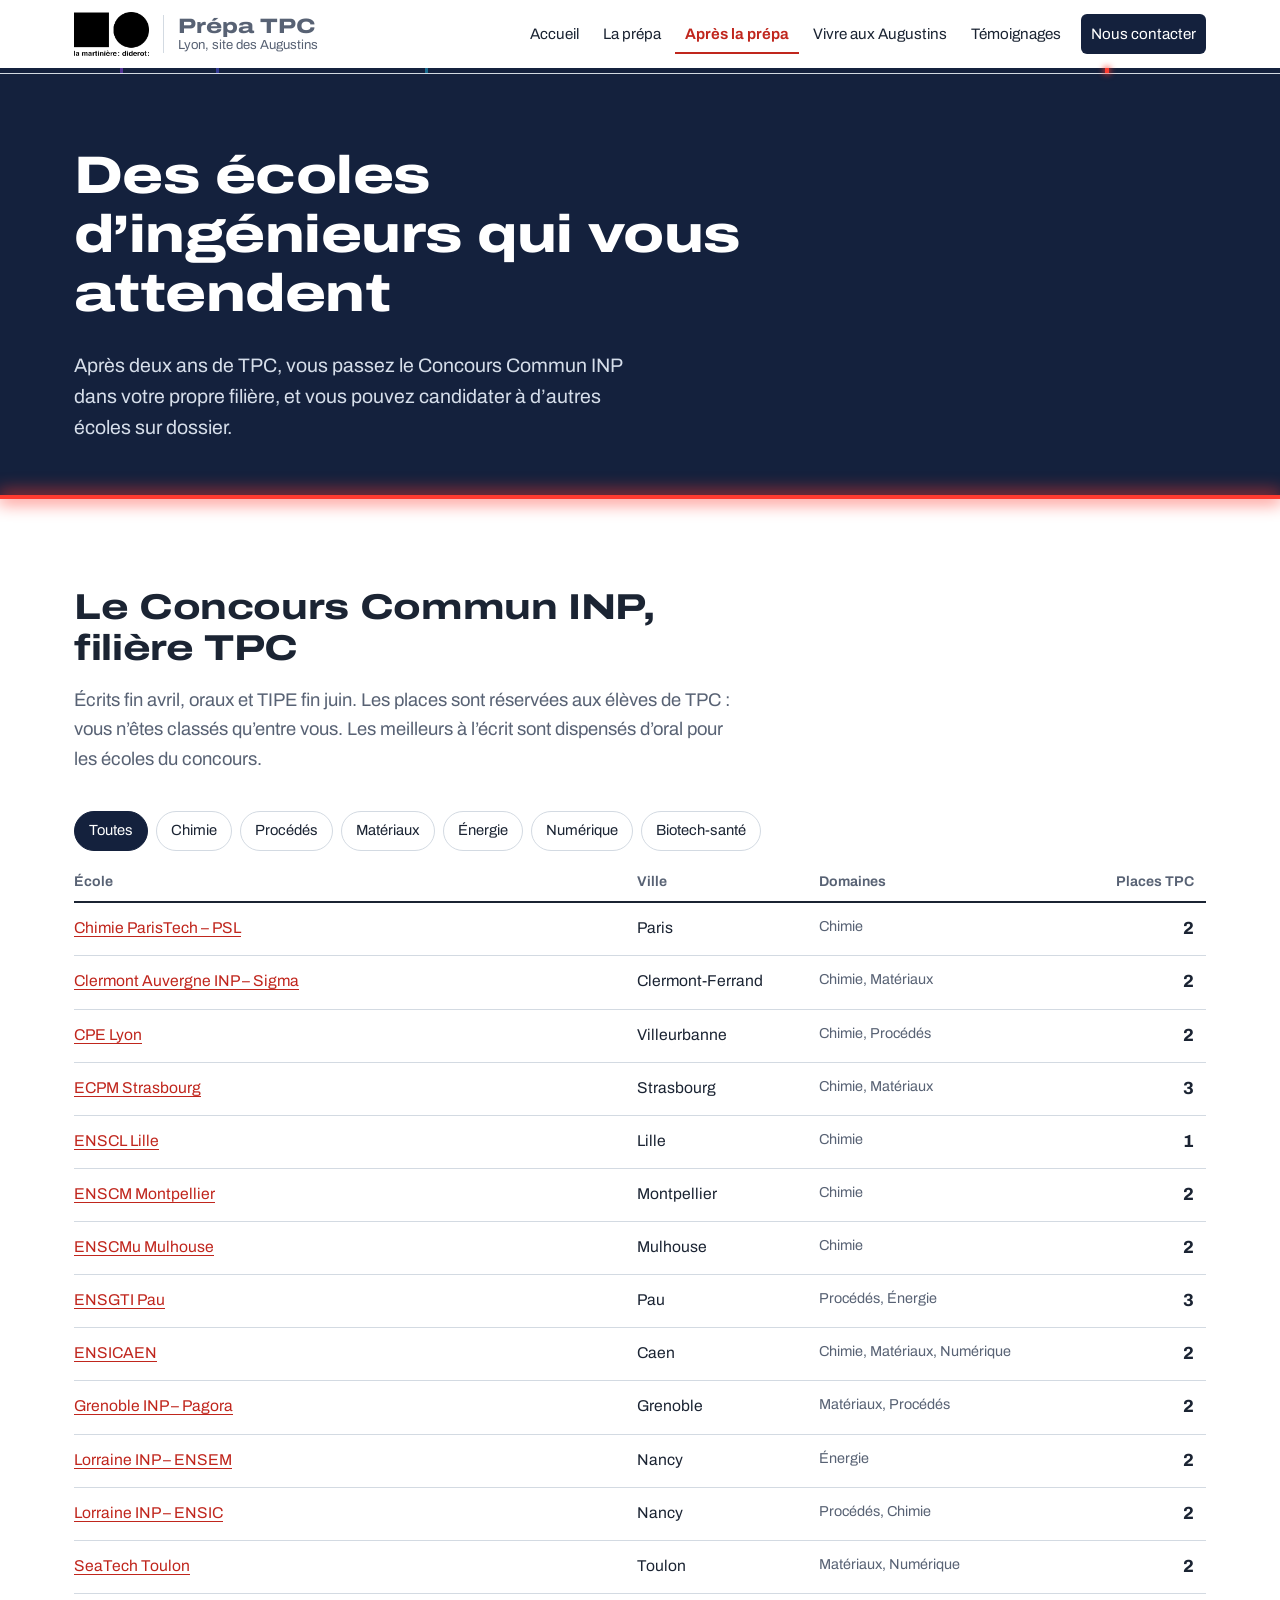
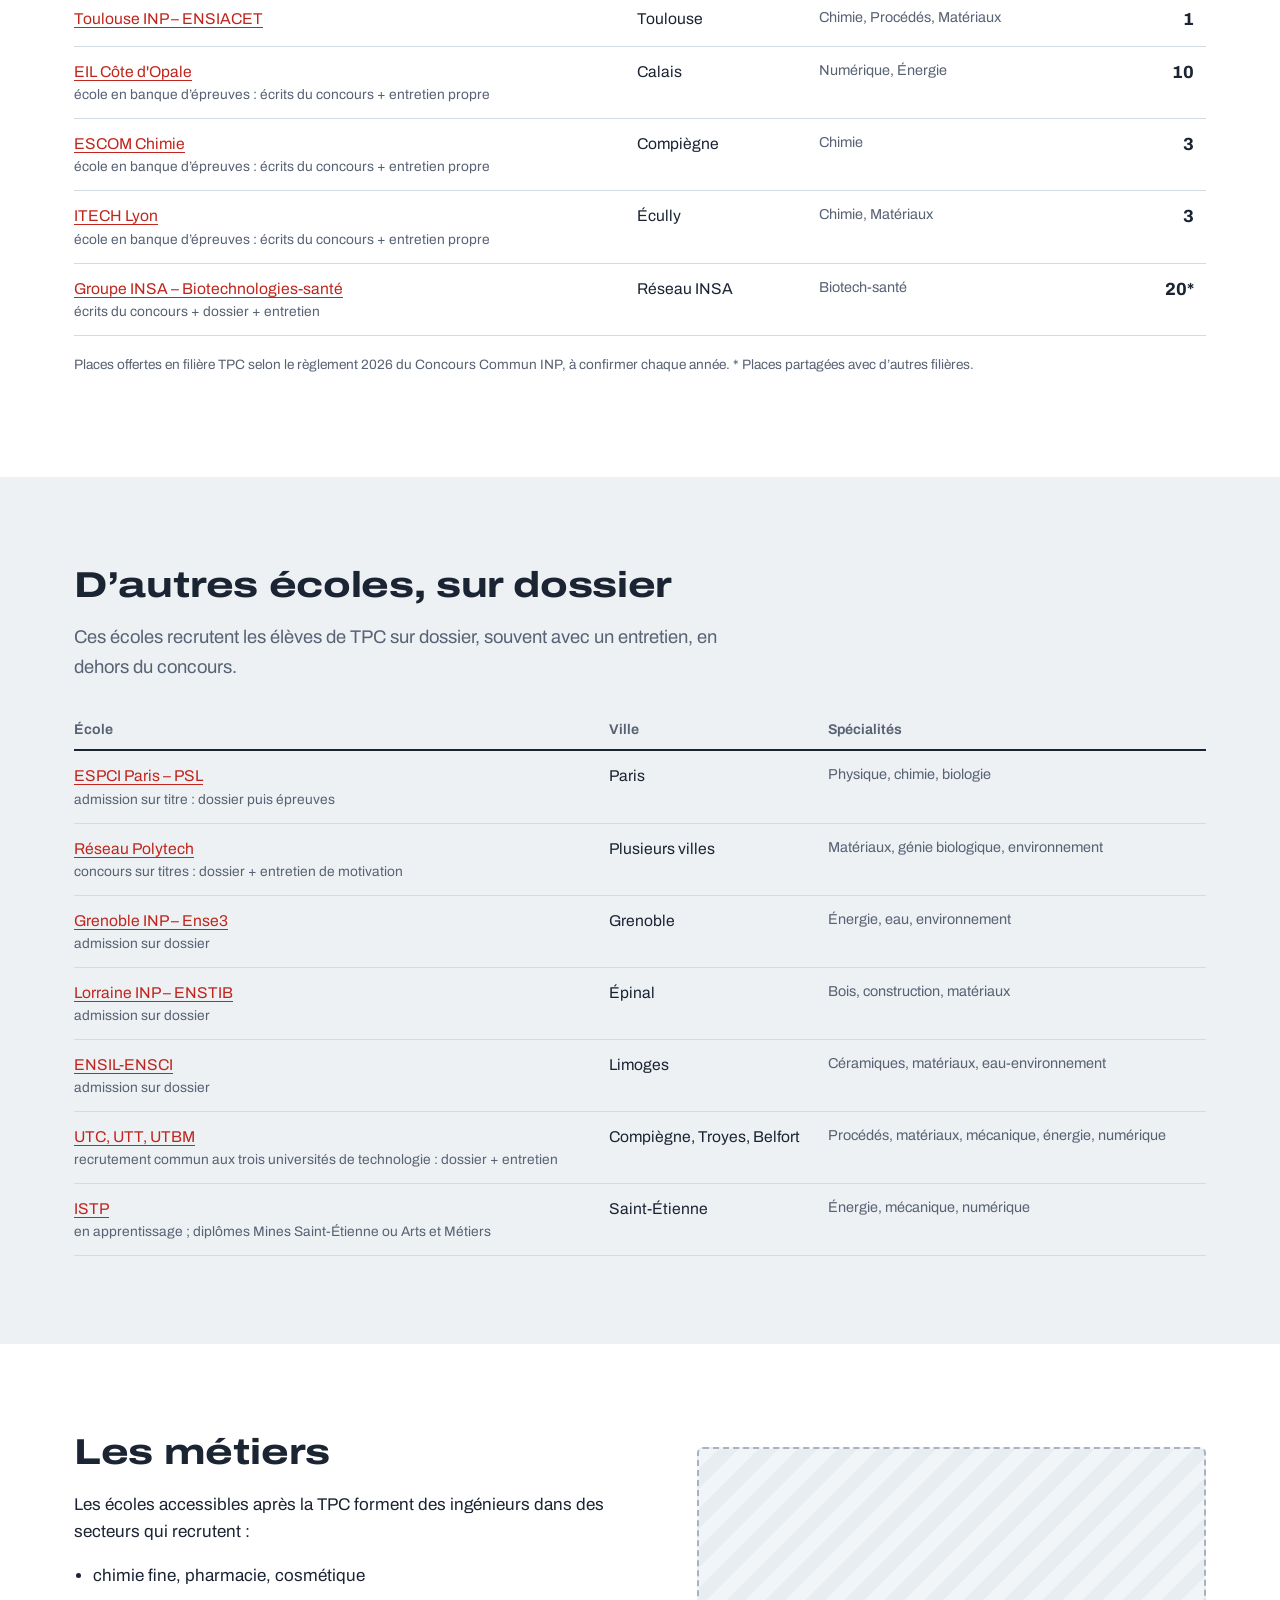
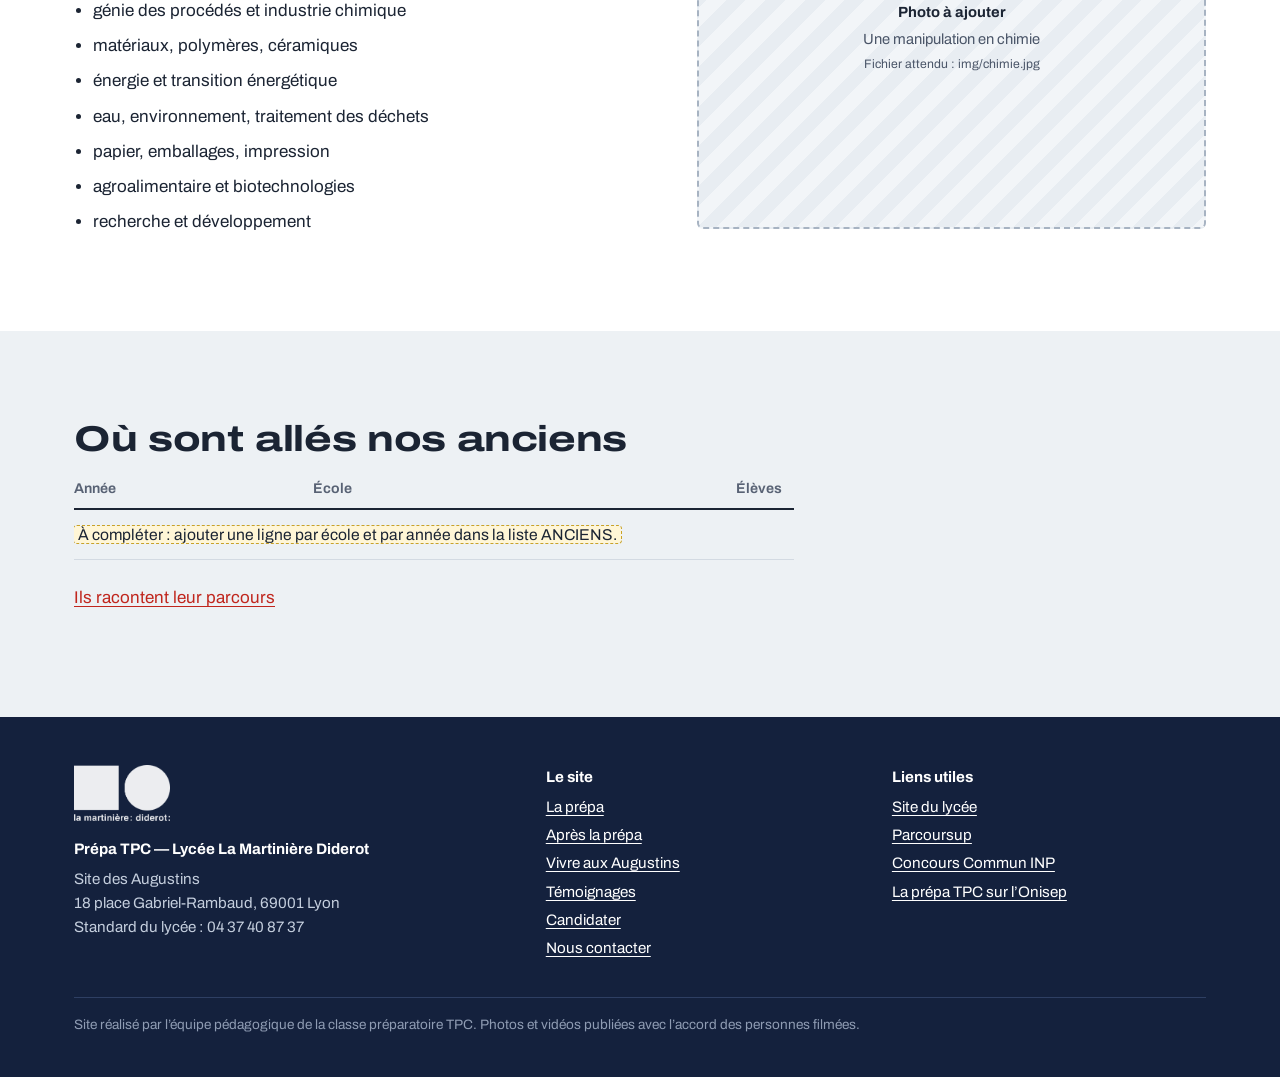
==== commit 1ce5ef12: "Add files via upload" ====
--- a/apres-la-prepa.html
+++ b/apres-la-prepa.html
@@ -23,7 +23,7 @@
     <a href="apres-la-prepa.html" aria-current="page">Après la prépa</a>
     <a href="vivre-aux-augustins.html">Vivre aux Augustins</a>
     <a href="temoignages.html">Témoignages</a>
-    <a href="candidater.html" class="cta">Candidater</a>
+    <a href="contact.html" class="cta">Nous contacter</a>
     </nav>
   </div>
   <div class="lisere" aria-hidden="true"><i class="r-delta"></i><i class="r-gamma"></i><i class="r-beta"></i><i class="r-alpha on"></i></div>
@@ -159,6 +159,7 @@
           <li><a href="vivre-aux-augustins.html">Vivre aux Augustins</a></li>
           <li><a href="temoignages.html">Témoignages</a></li>
           <li><a href="candidater.html">Candidater</a></li>
+          <li><a href="contact.html">Nous contacter</a></li>
         </ul>
       </div>
       <div>
--- a/style.css
+++ b/style.css
@@ -122,7 +122,7 @@
 
 .spectre { margin-top: clamp(48px, 7vw, 84px); }
 .spectre .bande { position: relative; height: 92px; background: #0B1428; border-top: 1px solid #2A3A60; border-bottom: 1px solid #2A3A60; }
-.spectre .bande i { position: absolute; top: 0; bottom: 0; width: 8px; margin-left: -4px; box-shadow: 0 0 14px 3px currentColor, 0 0 40px 6px currentColor; }
+.spectre .bande i { position: absolute; top: 0; bottom: 0; width: 4px; box-shadow: 0 0 14px 3px currentColor, 0 0 40px 6px currentColor; }
 .spectre .axe { position: relative; height: 34px; font-size: 0.78rem; color: #8A99B4; }
 .spectre .axe span { position: absolute; top: 6px; transform: translateX(-50%); white-space: nowrap; }
 .spectre .axe span::before { content: ''; position: absolute; left: 50%; top: -6px; height: 5px; border-left: 1px solid #5B6B8A; }
@@ -308,7 +308,7 @@
   .hero-grille .photo.groupe { order: -1; }
 }
 .spectre.fin { margin-top: clamp(40px, 6vw, 72px); }
-.spectre.fin .bande { height: 44px; }
+.spectre.fin .bande { height: 84px; }
 .spectre.fin figcaption { padding-top: 12px; max-width: 80ch; }
 
 .duo.haut { align-items: start; }
@@ -339,3 +339,31 @@
 .photo.groupe { aspect-ratio: 1 / 1; max-width: 420px; justify-self: end; width: 100%; }
 .photo.promo { margin-bottom: 14px; }
 @media (max-width: 860px) { .photo.groupe { aspect-ratio: 4 / 3; max-width: none; justify-self: stretch; } }
+
+/* ---------------- Page Nous contacter (sans couleur de raie) ---------------- */
+body.p-contact { --accent: var(--nuit); --accent-lum: transparent; }
+body.p-contact .page-tete::after { display: none; }
+.contact-grille { display: grid; grid-template-columns: minmax(0, 1.7fr) minmax(0, 1fr); gap: clamp(32px, 6vw, 80px); align-items: start; }
+@media (max-width: 860px) { .contact-grille { grid-template-columns: 1fr; } }
+.formulaire { display: grid; gap: 20px; max-width: 680px; }
+.champs-2 { display: grid; grid-template-columns: 1fr 1fr; gap: 20px; }
+@media (max-width: 640px) { .champs-2 { grid-template-columns: 1fr; } }
+.champ { display: grid; gap: 6px; }
+.champ > span { font-weight: 650; font-size: 0.95rem; }
+.champ em { font-weight: 400; font-style: normal; color: var(--gris); }
+.champ input, .champ select, .champ textarea { font: inherit; font-size: 1rem; color: var(--encre); background: #fff;
+  border: 1px solid #B9C3CF; border-radius: var(--r); padding: 11px 12px; width: 100%; }
+.champ textarea { resize: vertical; min-height: 150px; }
+.champ input:focus, .champ select:focus, .champ textarea:focus { outline: 3px solid rgba(20, 33, 61, 0.25); border-color: var(--nuit); }
+.champ .invalide { border-color: var(--alpha-ink); }
+.piege { position: absolute; left: -9999px; width: 1px; height: 1px; overflow: hidden; }
+.envoi { display: flex; flex-wrap: wrap; align-items: center; gap: 16px; }
+.envoi button { border: 0; cursor: pointer; font: inherit; font-weight: 650; }
+.envoi button:disabled { opacity: 0.6; cursor: default; }
+.statut { font-size: 0.95rem; }
+.statut.ok { color: #2F6B3A; font-weight: 600; }
+.statut.ko { color: var(--alpha-ink); font-weight: 600; }
+.rgpd { font-size: 0.85rem; color: var(--gris); margin: 0; }
+.contact-infos { border-top: 2px solid var(--encre); padding-top: 16px; }
+.contact-infos h3 { margin-top: 0.4em; }
+.contact-infos p { color: var(--gris); }
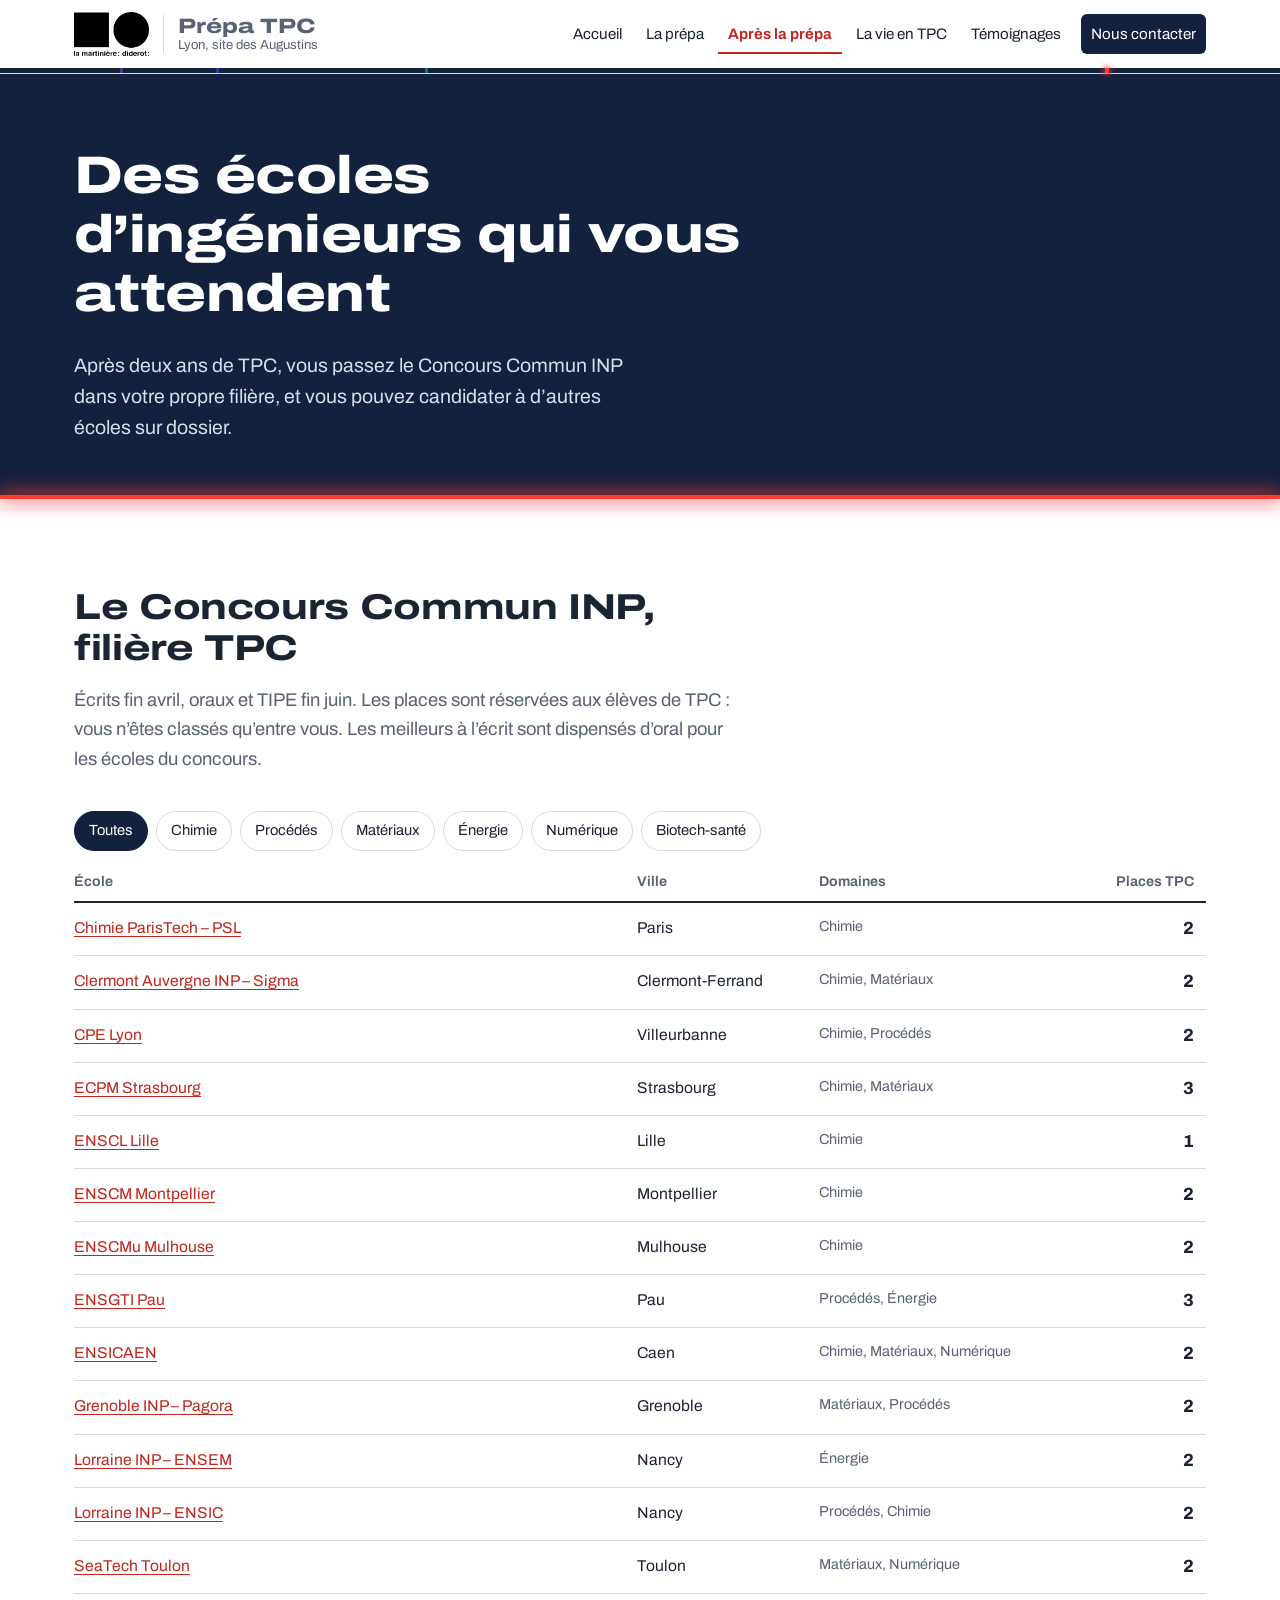
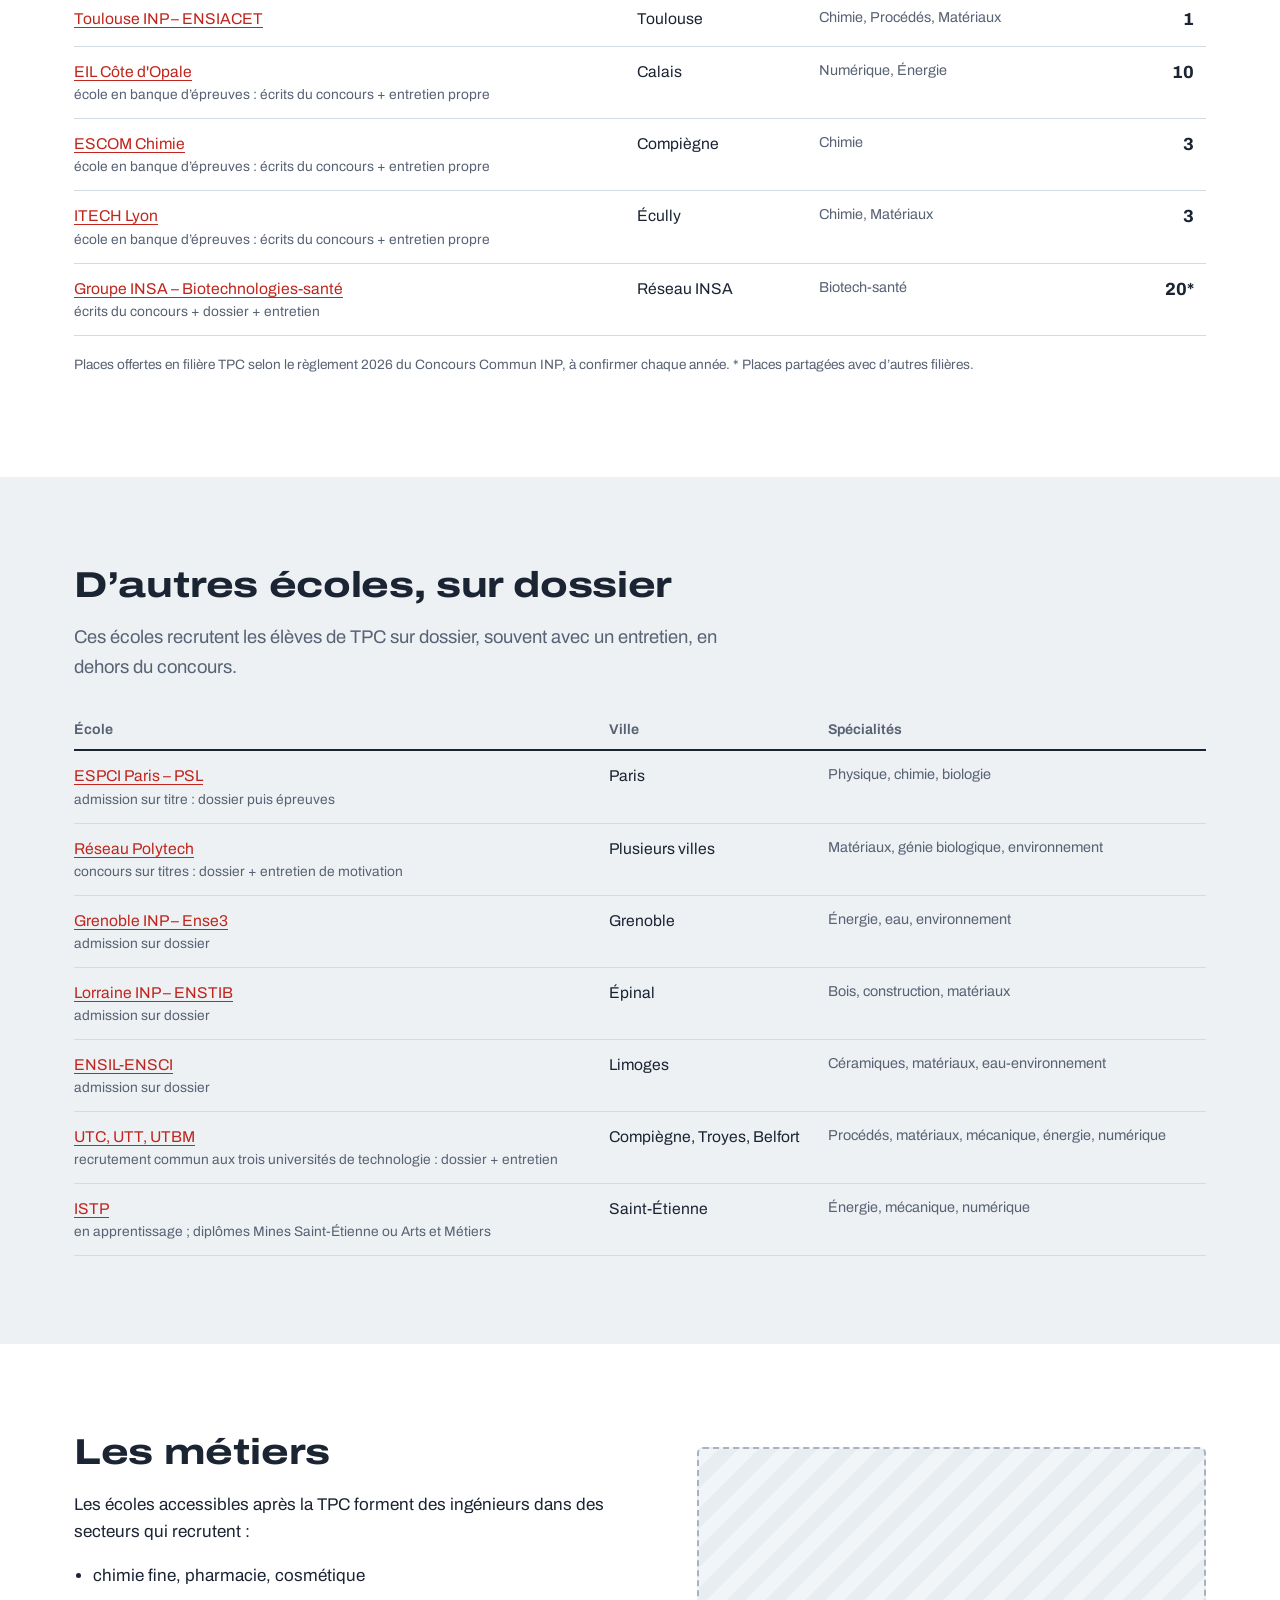
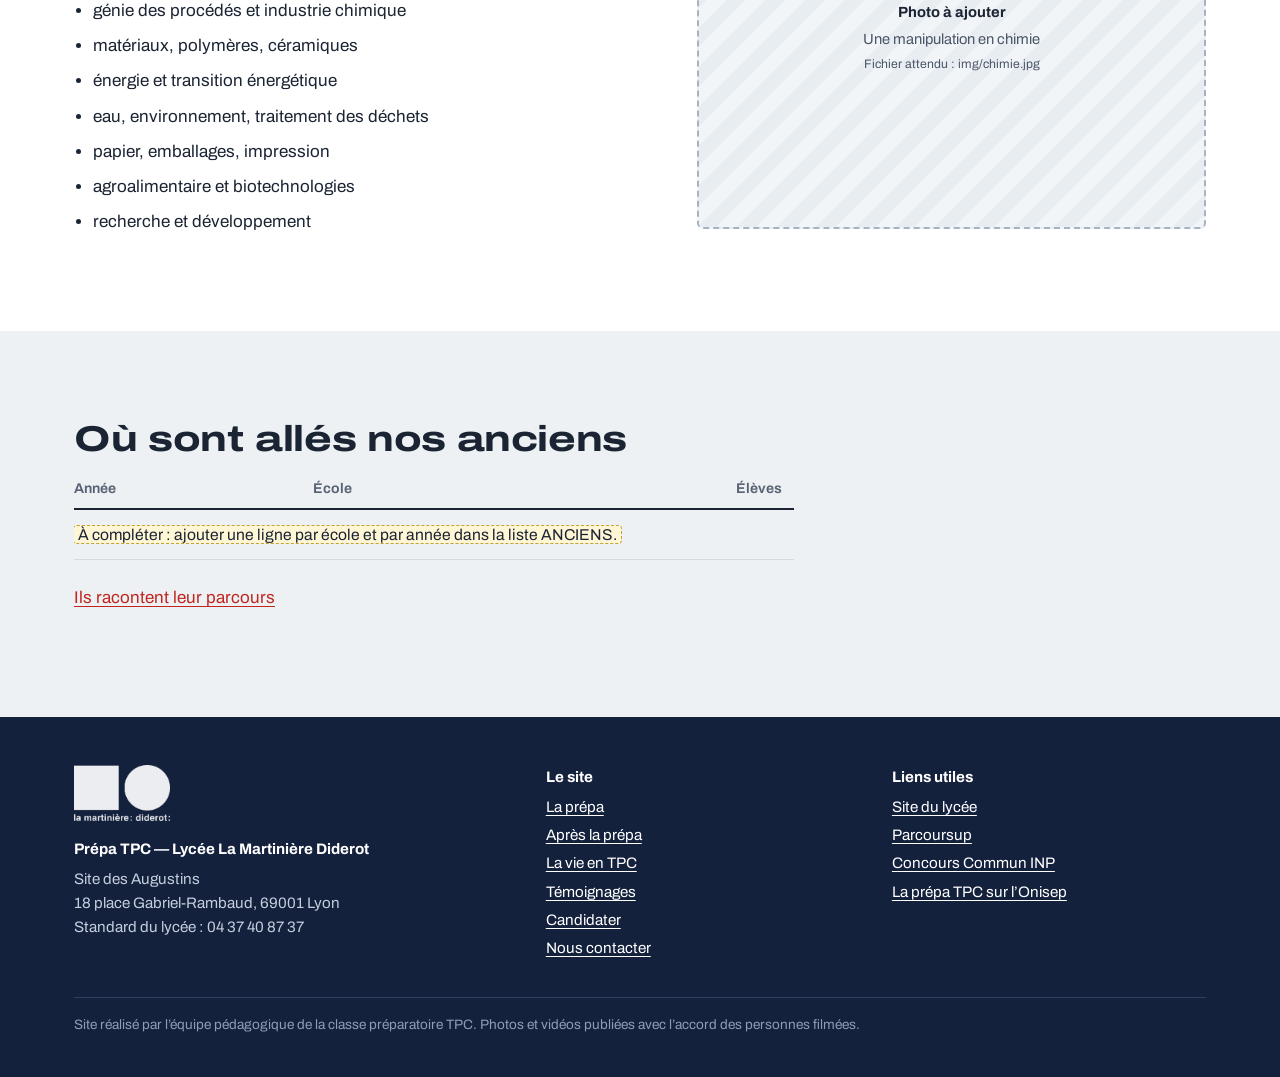
==== commit ebe17a38: "Add files via upload" ====
--- a/apres-la-prepa.html
+++ b/apres-la-prepa.html
@@ -21,7 +21,7 @@
     <a href="index.html">Accueil</a>
     <a href="la-prepa.html">La prépa</a>
     <a href="apres-la-prepa.html" aria-current="page">Après la prépa</a>
-    <a href="vivre-aux-augustins.html">Vivre aux Augustins</a>
+    <a href="la-vie-en-tpc.html">La vie en TPC</a>
     <a href="temoignages.html">Témoignages</a>
     <a href="contact.html" class="cta">Nous contacter</a>
     </nav>
@@ -156,7 +156,7 @@
         <ul>
           <li><a href="la-prepa.html">La prépa</a></li>
           <li><a href="apres-la-prepa.html">Après la prépa</a></li>
-          <li><a href="vivre-aux-augustins.html">Vivre aux Augustins</a></li>
+          <li><a href="la-vie-en-tpc.html">La vie en TPC</a></li>
           <li><a href="temoignages.html">Témoignages</a></li>
           <li><a href="candidater.html">Candidater</a></li>
           <li><a href="contact.html">Nous contacter</a></li>
--- a/style.css
+++ b/style.css
@@ -367,3 +367,13 @@
 .contact-infos { border-top: 2px solid var(--encre); padding-top: 16px; }
 .contact-infos h3 { margin-top: 0.4em; }
 .contact-infos p { color: var(--gris); }
+
+/* ---------------- Page La vie en TPC : sorties ---------------- */
+.sorties { display: grid; grid-template-columns: repeat(3, minmax(0, 1fr)); gap: 28px 20px; }
+@media (max-width: 960px) { .sorties { grid-template-columns: repeat(2, minmax(0, 1fr)); } }
+@media (max-width: 600px) { .sorties { grid-template-columns: 1fr; } }
+.sortie { margin: 0; }
+.sortie-texte { padding-top: 12px; }
+.sortie .date { display: block; font-size: 0.85rem; font-weight: 650; letter-spacing: 0.02em; color: var(--accent); }
+.sortie h3 { margin: 2px 0 4px; font-size: 1.1rem; }
+.sortie p { margin: 0; color: var(--gris); font-size: 0.95rem; }
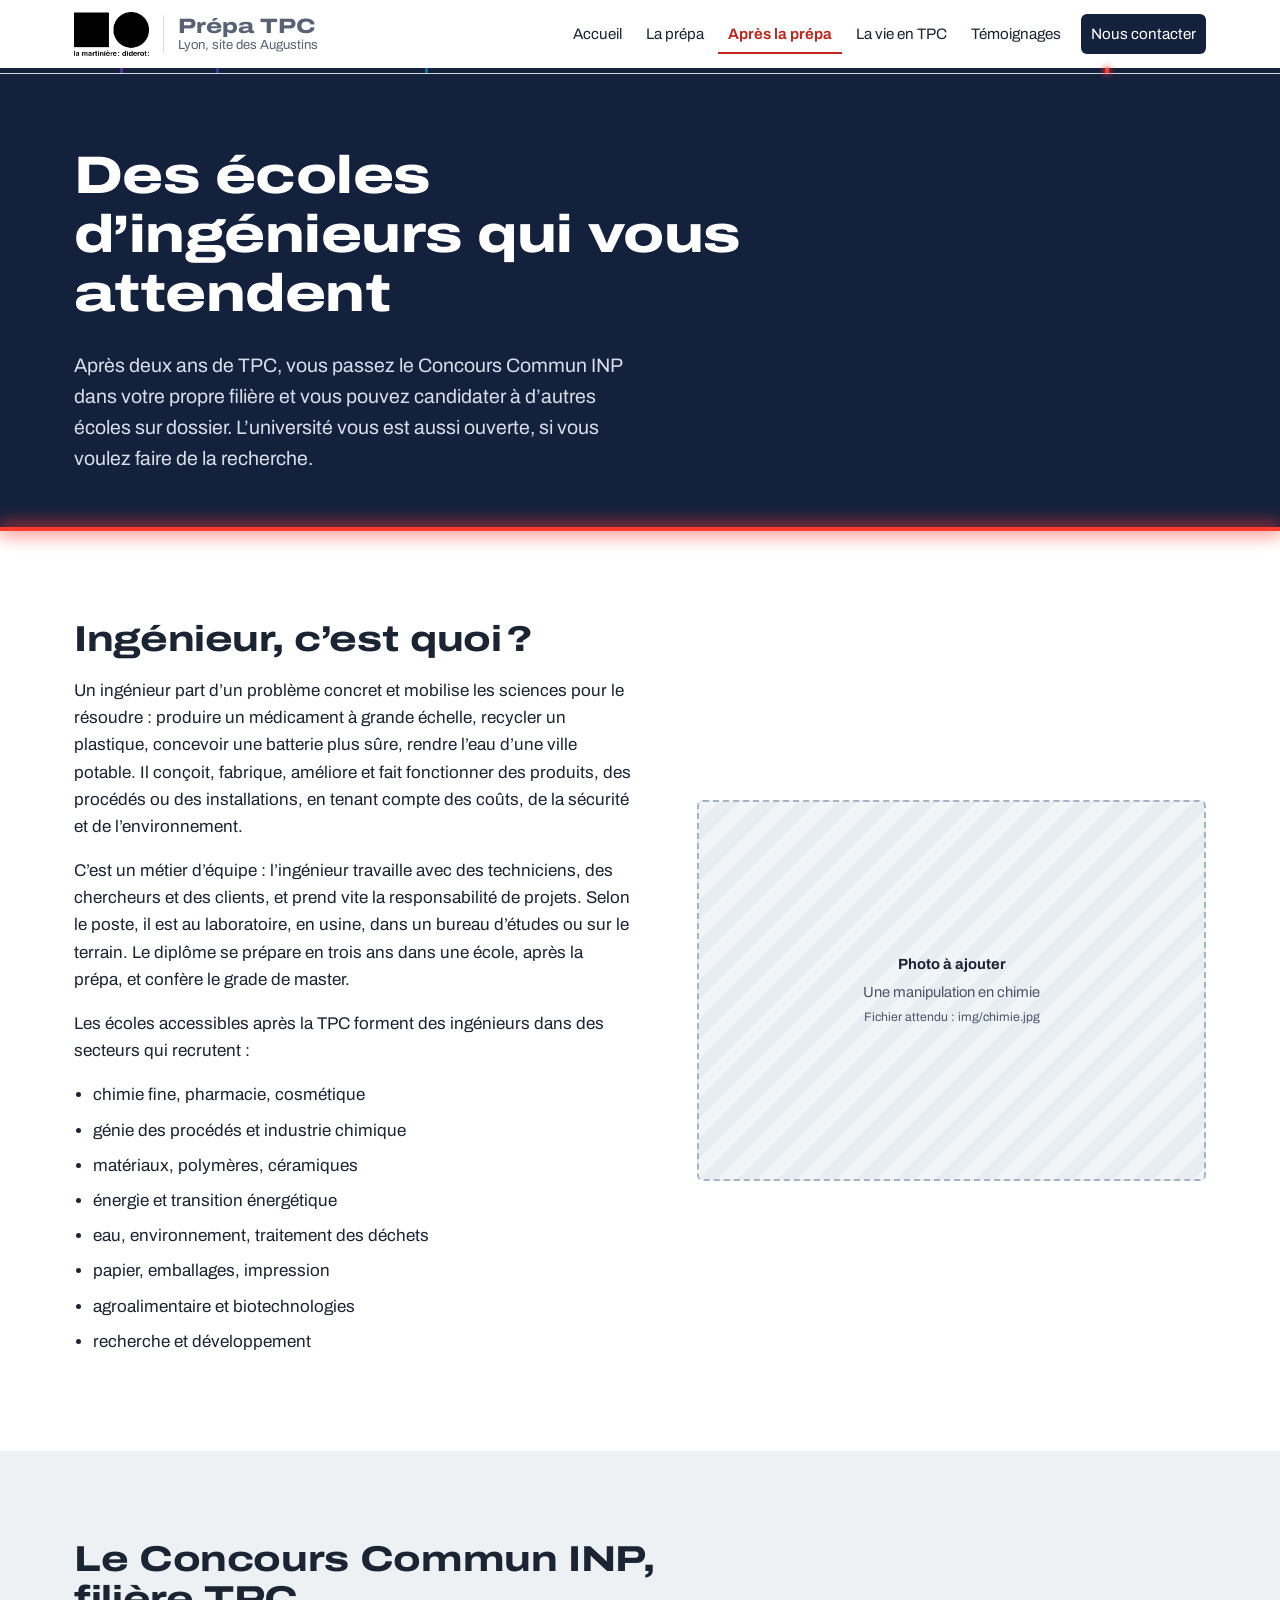
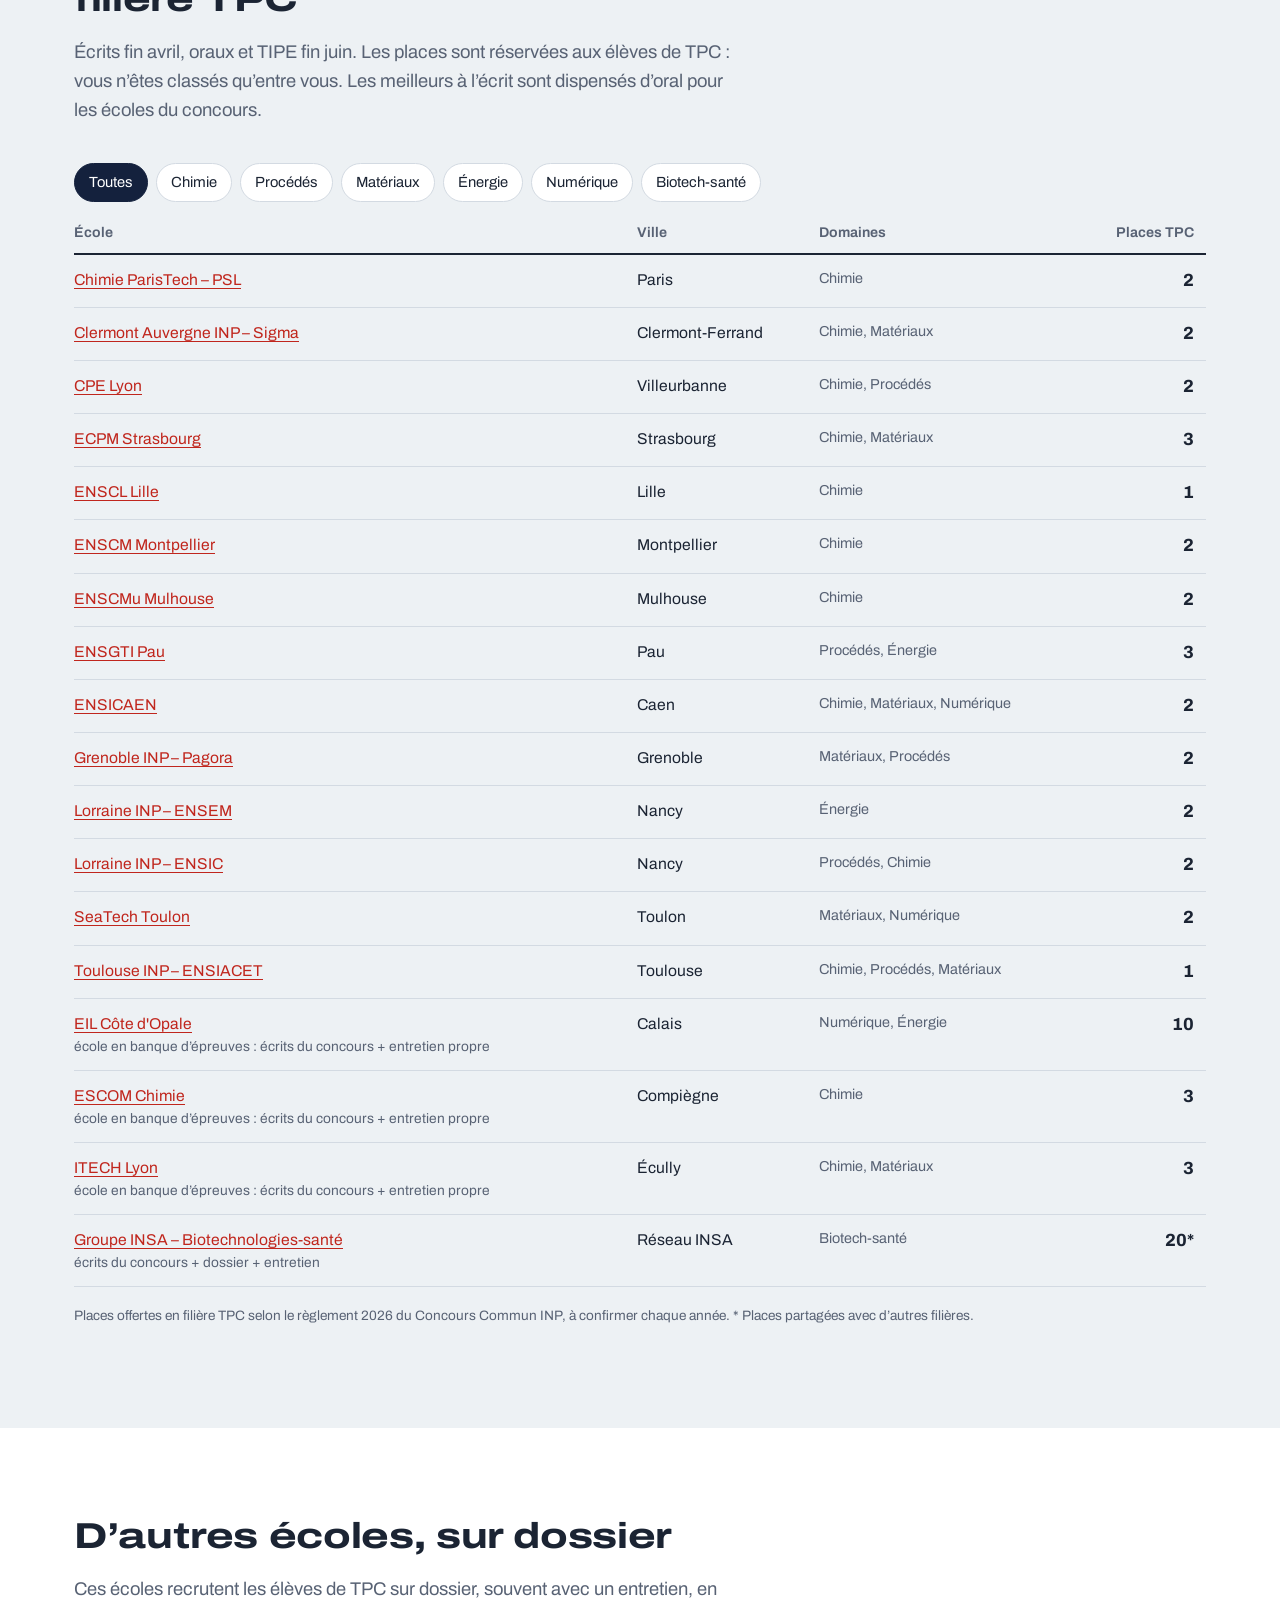
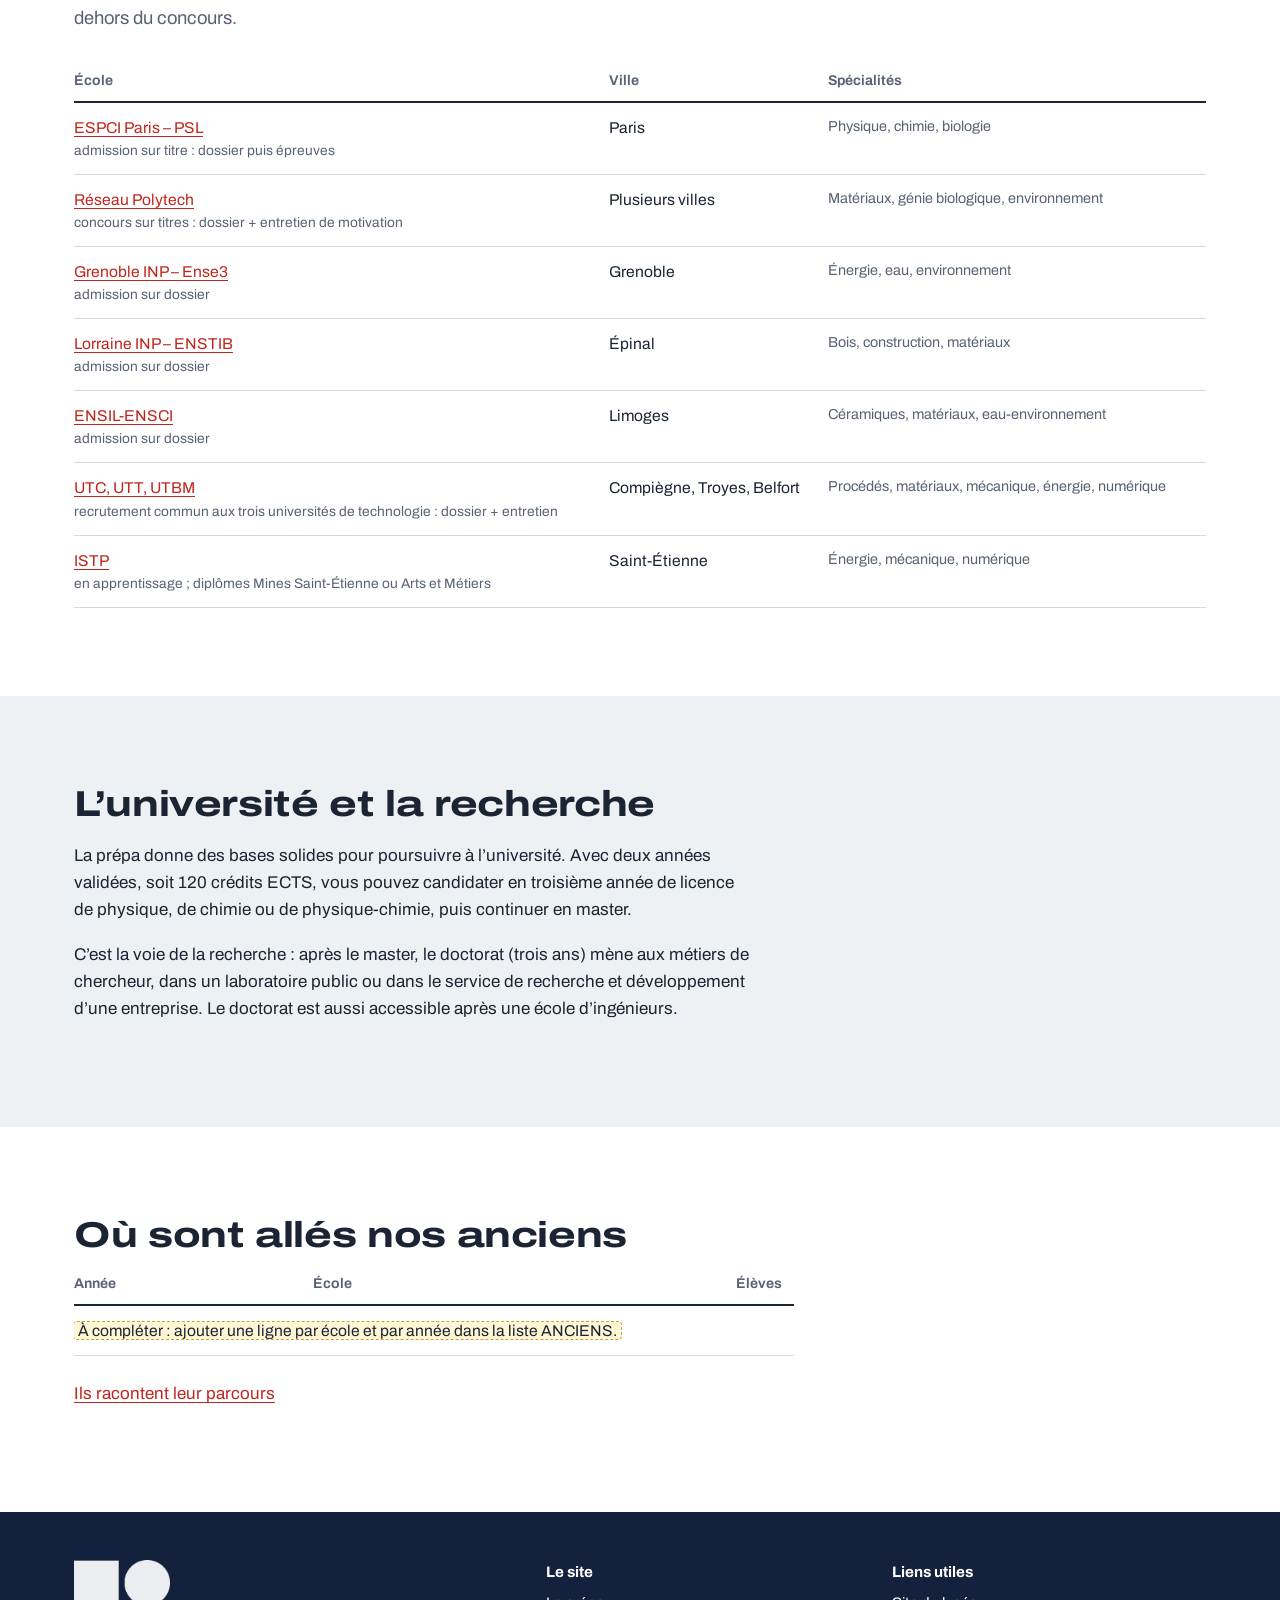
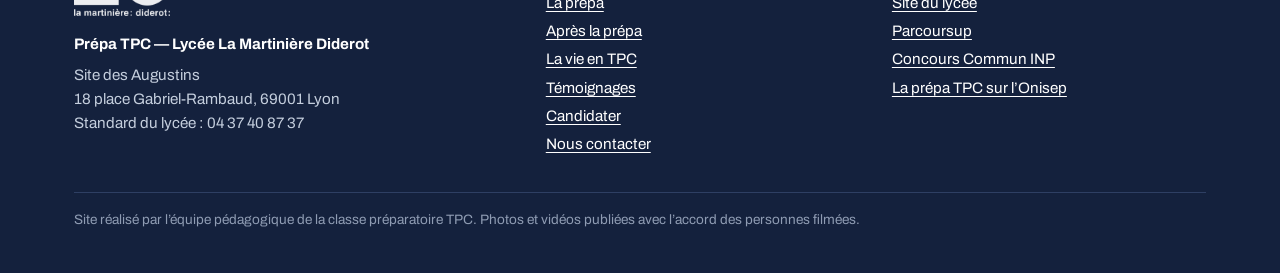
==== commit e23f3134: "Add files via upload" ====
--- a/apres-la-prepa.html
+++ b/apres-la-prepa.html
@@ -4,7 +4,7 @@
 <meta charset="UTF-8">
 <meta name="viewport" content="width=device-width, initial-scale=1">
 <title>Après la prépa TPC — écoles et métiers</title>
-<meta name="description" content="Les écoles d’ingénieurs accessibles après la prépa TPC : Concours Commun INP, admissions sur dossier, métiers.">
+<meta name="description" content="Le métier d’ingénieur, les écoles accessibles après la prépa TPC (Concours Commun INP, admissions sur dossier) et la poursuite d’études à l’université vers la recherche.">
 <link rel="icon" href="data:image/svg+xml,%3Csvg xmlns='http://www.w3.org/2000/svg' viewBox='0 0 32 32'%3E%3Crect width='32' height='32' rx='6' fill='%2314213D'/%3E%3Crect x='5' y='6' width='2.5' height='20' fill='%23A04DFF'/%3E%3Crect x='9' y='6' width='2.5' height='20' fill='%235B5BFF'/%3E%3Crect x='14' y='6' width='2.5' height='20' fill='%2322C6F0'/%3E%3Crect x='25' y='6' width='2.5' height='20' fill='%23FF3B30'/%3E%3C/svg%3E">
 <link rel="preconnect" href="https://fonts.googleapis.com">
 <link rel="preconnect" href="https://fonts.gstatic.com" crossorigin>
@@ -33,42 +33,16 @@
 <section class="page-tete">
   <div class="wrap">
     <h1>Des écoles d’ingénieurs qui vous attendent</h1>
-    <p>Après deux ans de TPC, vous passez le Concours Commun INP dans votre propre filière, et vous pouvez candidater à d’autres écoles sur dossier.</p>
-  </div>
-</section>
-
-<section class="section">
-  <div class="wrap">
-    <h2>Le Concours Commun INP, filière TPC</h2>
-    <p class="intro">Écrits fin avril, oraux et TIPE fin juin. Les places sont réservées aux élèves de TPC : vous n’êtes classés qu’entre vous. Les meilleurs à l’écrit sont dispensés d’oral pour les écoles du concours.</p>
-    <div class="filtres" id="filtres" aria-label="Filtrer par domaine"></div>
-    <div class="table-scroll">
-      <table class="ecoles">
-        <thead><tr><th>École</th><th class="col-ville">Ville</th><th>Domaines</th><th class="num">Places TPC</th></tr></thead>
-        <tbody id="ecoles-corps"></tbody>
-      </table>
-    </div>
-    <p class="note-source">Places offertes en filière TPC selon le règlement 2026 du Concours Commun INP, à confirmer chaque année. * Places partagées avec d’autres filières.</p>
-  </div>
-</section>
-
-<section class="section teinte">
-  <div class="wrap">
-    <h2>D’autres écoles, sur dossier</h2>
-    <p class="intro">Ces écoles recrutent les élèves de TPC sur dossier, souvent avec un entretien, en dehors du concours.</p>
-    <div class="table-scroll">
-      <table class="ecoles">
-        <thead><tr><th>École</th><th class="col-ville">Ville</th><th>Spécialités</th></tr></thead>
-        <tbody id="dossier-corps"></tbody>
-      </table>
-    </div>
+    <p>Après deux ans de TPC, vous passez le Concours Commun INP dans votre propre filière et vous pouvez candidater à d’autres écoles sur dossier. L’université vous est aussi ouverte, si vous voulez faire de la recherche.</p>
   </div>
 </section>
 
 <section class="section">
   <div class="wrap duo">
     <div>
-      <h2>Les métiers</h2>
+      <h2>Ingénieur, c’est quoi ?</h2>
+      <p>Un ingénieur part d’un problème concret et mobilise les sciences pour le résoudre : produire un médicament à grande échelle, recycler un plastique, concevoir une batterie plus sûre, rendre l’eau d’une ville potable. Il conçoit, fabrique, améliore et fait fonctionner des produits, des procédés ou des installations, en tenant compte des coûts, de la sécurité et de l’environnement.</p>
+      <p>C’est un métier d’équipe : l’ingénieur travaille avec des techniciens, des chercheurs et des clients, et prend vite la responsabilité de projets. Selon le poste, il est au laboratoire, en usine, dans un bureau d’études ou sur le terrain. Le diplôme se prépare en trois ans dans une école, après la prépa, et confère le grade de master.</p>
       <p>Les écoles accessibles après la TPC forment des ingénieurs dans des secteurs qui recrutent :</p>
       <ul class="metiers">
         <li>chimie fine, pharmacie, cosmétique</li>
@@ -86,6 +60,44 @@
 </section>
 
 <section class="section teinte">
+  <div class="wrap">
+    <h2>Le Concours Commun INP, filière TPC</h2>
+    <p class="intro">Écrits fin avril, oraux et TIPE fin juin. Les places sont réservées aux élèves de TPC : vous n’êtes classés qu’entre vous. Les meilleurs à l’écrit sont dispensés d’oral pour les écoles du concours.</p>
+    <div class="filtres" id="filtres" aria-label="Filtrer par domaine"></div>
+    <div class="table-scroll">
+      <table class="ecoles">
+        <thead><tr><th>École</th><th class="col-ville">Ville</th><th>Domaines</th><th class="num">Places TPC</th></tr></thead>
+        <tbody id="ecoles-corps"></tbody>
+      </table>
+    </div>
+    <p class="note-source">Places offertes en filière TPC selon le règlement 2026 du Concours Commun INP, à confirmer chaque année. * Places partagées avec d’autres filières.</p>
+  </div>
+</section>
+
+<section class="section">
+  <div class="wrap">
+    <h2>D’autres écoles, sur dossier</h2>
+    <p class="intro">Ces écoles recrutent les élèves de TPC sur dossier, souvent avec un entretien, en dehors du concours.</p>
+    <div class="table-scroll">
+      <table class="ecoles">
+        <thead><tr><th>École</th><th class="col-ville">Ville</th><th>Spécialités</th></tr></thead>
+        <tbody id="dossier-corps"></tbody>
+      </table>
+    </div>
+  </div>
+</section>
+
+<section class="section teinte">
+  <div class="wrap">
+    <h2>L’université et la recherche</h2>
+    <div class="mesure">
+      <p>La prépa donne des bases solides pour poursuivre à l’université. Avec deux années validées, soit 120 crédits ECTS, vous pouvez candidater en troisième année de licence de physique, de chimie ou de physique-chimie, puis continuer en master.</p>
+      <p>C’est la voie de la recherche : après le master, le doctorat (trois ans) mène aux métiers de chercheur, dans un laboratoire public ou dans le service de recherche et développement d’une entreprise. Le doctorat est aussi accessible après une école d’ingénieurs.</p>
+    </div>
+  </div>
+</section>
+
+<section class="section">
   <div class="wrap">
     <h2>Où sont allés nos anciens</h2>
     <div class="table-scroll" style="max-width:720px">
--- a/style.css
+++ b/style.css
@@ -377,3 +377,26 @@
 .sortie .date { display: block; font-size: 0.85rem; font-weight: 650; letter-spacing: 0.02em; color: var(--accent); }
 .sortie h3 { margin: 2px 0 4px; font-size: 1.1rem; }
 .sortie p { margin: 0; color: var(--gris); font-size: 0.95rem; }
+
+/* ---------------- Camembert des volumes horaires (page La prépa) ---------------- */
+.horaires { display: grid; grid-template-columns: minmax(0, 320px) minmax(0, 1fr); gap: clamp(24px, 5vw, 64px); align-items: center; margin: 32px 0 12px; }
+@media (max-width: 720px) { .horaires { grid-template-columns: 1fr; justify-items: center; } }
+.camembert { width: 100%; max-width: 320px; }
+.camembert svg { display: block; width: 100%; height: auto; overflow: visible; }
+.camembert .part { stroke: var(--fond-2); stroke-width: 2; stroke-linejoin: round; transition: opacity .15s, transform .15s; cursor: default; }
+.camembert.survol .part { opacity: .35; }
+.camembert.survol .part.on { opacity: 1; transform: scale(1.03); }
+.camembert .centre-val { font-size: 26px; font-weight: 700; fill: var(--encre); }
+.camembert .centre-lib { font-size: 9.5px; fill: var(--gris); }
+.horaires-legende { list-style: none; margin: 0; padding: 0; display: grid; gap: 2px; width: 100%; max-width: 440px; }
+.horaires-legende li { display: grid; grid-template-columns: 14px 1fr auto 3.2em; gap: 12px; align-items: center; padding: 7px 10px; border-radius: var(--r); font-size: 0.98rem; outline: none; }
+.horaires-legende li.on, .horaires-legende li:focus-visible { background: #fff; box-shadow: 0 0 0 1px #D3DBE4; }
+.horaires-legende i { width: 14px; height: 14px; border-radius: 4px; }
+.horaires-legende b { font-weight: 650; font-variant-numeric: tabular-nums; }
+.horaires-legende em { font-style: normal; color: var(--gris); text-align: right; font-variant-numeric: tabular-nums; }
+/* Couleurs des parts : palette catégorielle validée (daltonisme), dans un ordre fixe */
+.c0 { fill: #2a78d6; background: #2a78d6; } .c1 { fill: #eb6834; background: #eb6834; }
+.c2 { fill: #1baf7a; background: #1baf7a; } .c3 { fill: #eda100; background: #eda100; }
+.c4 { fill: #e87ba4; background: #e87ba4; } .c5 { fill: #008300; background: #008300; }
+.c6 { fill: #6250d6; background: #6250d6; } .c7 { fill: #e34948; background: #e34948; }
+.camembert .part { background: none; }
